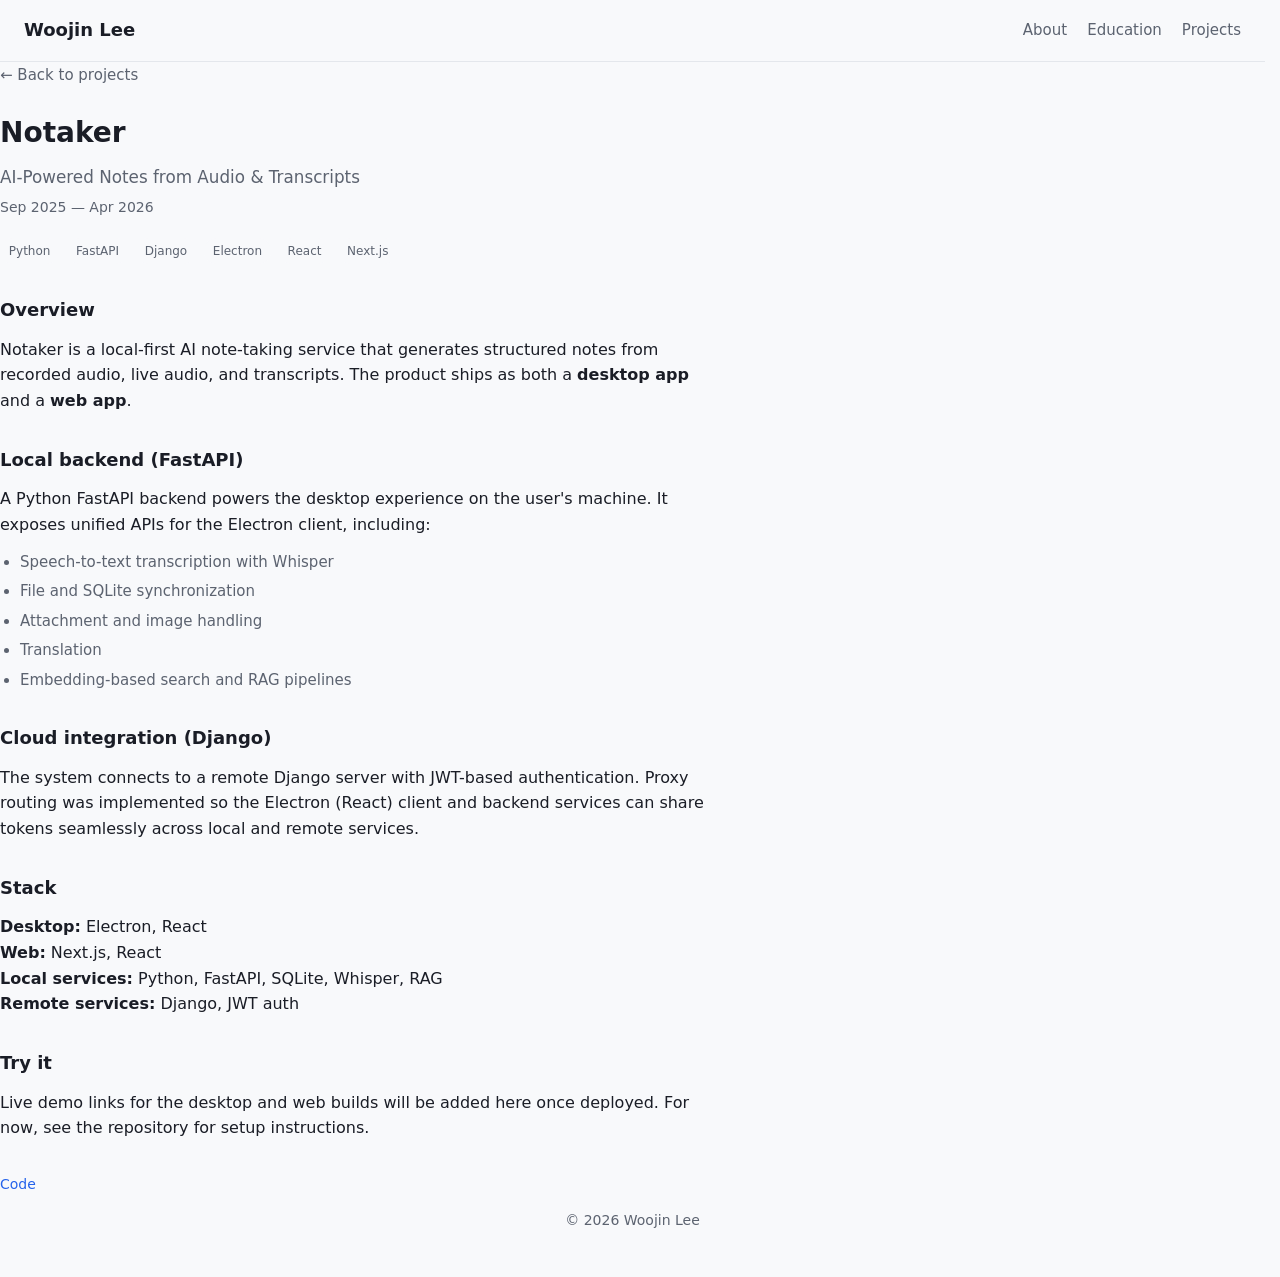
==== projects/notaker.html @ 387ef12b "fixing reposition" ====
<!DOCTYPE html>
<html lang="en">
<head>
  <meta charset="UTF-8">
  <meta name="viewport" content="width=device-width, initial-scale=1.0">
  <meta name="description" content="Notaker — AI-powered notes from audio and transcripts">
  <title>Notaker — Woojin Lee</title>
  <link rel="stylesheet" href="../styles.css">
</head>
<body>
  <header class="site-header">
    <a class="site-name" href="../index.html">Woojin Lee</a>
    <nav class="site-nav" aria-label="Main">
      <a href="../index.html#about">About</a>
      <a href="../index.html#education">Education</a>
      <a href="../index.html#projects">Projects</a>
    </nav>
  </header>

  <main class="project-page">
    <a class="back-link" href="../index.html#projects">← Back to projects</a>

    <h1>Notaker</h1>
    <p class="project-lead">AI-Powered Notes from Audio &amp; Transcripts</p>
    <p class="project-dates">Sep 2025 — Apr 2026</p>

    <div class="project-tags">
      <span>Python</span>
      <span>FastAPI</span>
      <span>Django</span>
      <span>Electron</span>
      <span>React</span>
      <span>Next.js</span>
    </div>

    <section>
      <h2>Overview</h2>
      <p>
        Notaker is a local-first AI note-taking service that generates structured notes from
        recorded audio, live audio, and transcripts. The product ships as both a
        <strong>desktop app</strong> and a <strong>web app</strong>.
      </p>
    </section>

    <section>
      <h2>Local backend (FastAPI)</h2>
      <p>
        A Python FastAPI backend powers the desktop experience on the user's machine. It exposes
        unified APIs for the Electron client, including:
      </p>
      <ul>
        <li>Speech-to-text transcription with Whisper</li>
        <li>File and SQLite synchronization</li>
        <li>Attachment and image handling</li>
        <li>Translation</li>
        <li>Embedding-based search and RAG pipelines</li>
      </ul>
    </section>

    <section>
      <h2>Cloud integration (Django)</h2>
      <p>
        The system connects to a remote Django server with JWT-based authentication. Proxy routing
        was implemented so the Electron (React) client and backend services can share tokens
        seamlessly across local and remote services.
      </p>
    </section>

    <section>
      <h2>Stack</h2>
      <p>
        <strong>Desktop:</strong> Electron, React<br>
        <strong>Web:</strong> Next.js, React<br>
        <strong>Local services:</strong> Python, FastAPI, SQLite, Whisper, RAG<br>
        <strong>Remote services:</strong> Django, JWT auth
      </p>
    </section>

    <section>
      <h2>Try it</h2>
      <p>
        Live demo links for the desktop and web builds will be added here once deployed.
        For now, see the repository for setup instructions.
      </p>
    </section>

    <div class="project-links">
      <a href="https://github.com/UUjL" target="_blank" rel="noopener noreferrer">Code</a>
    </div>
  </main>

  <footer class="site-footer">
    <p>© 2026 Woojin Lee</p>
  </footer>
</body>
</html>
---- styles.css ----
*,
*::before,
*::after {
  box-sizing: border-box;
}

:root {
  --bg: #f8f9fb;
  --surface: #ffffff;
  --text: #1a1d26;
  --muted: #5c6370;
  --accent: #2563eb;
  --border: #e4e7ec;
  --shadow: 0 8px 24px rgba(26, 29, 38, 0.06);
  --radius: 12px;
  --max-width: 1280px;
  --sidebar-width: 340px;
  --header-height: 5.5rem; /* match sticky .site-header — anchor offset */
}

html {
  scroll-behavior: smooth;
  /* Stop anchor scroll header-height ABOVE the section (not behind the bar) */
  scroll-padding-top: var(--header-height);
  /* Windows: reserve scrollbar space so 30/70 grid doesn't shift */
  scrollbar-gutter: stable;
}

body {
  margin: 0;
  overflow-x: hidden;
  scroll-padding-top: var(--header-height);
  font-family:
    system-ui,
    -apple-system,
    BlinkMacSystemFont,
    "Segoe UI",
    Roboto,
    "Helvetica Neue",
    Arial,
    sans-serif;
  line-height: 1.6;
  color: var(--text);
  background: var(--bg);
  -webkit-text-size-adjust: 100%;
  text-size-adjust: 100%;
}

a {
  color: var(--accent);
  text-decoration: none;
}

a:hover {
  text-decoration: underline;
}

img {
  max-width: 100%;
  height: auto;
  display: block;
}

/* Header: name top-left */
.site-header {
  position: sticky;
  top: 0;
  z-index: 10;
  display: flex;
  align-items: center;
  justify-content: space-between;
  gap: 1rem;
  padding: 1rem 1.5rem;
  background: rgba(248, 249, 251, 0.9);
  backdrop-filter: blur(8px);
  border-bottom: 1px solid var(--border);
}

.site-name {
  font-size: 1.125rem;
  font-weight: 700;
  color: var(--text);
  text-decoration: none;
}

.site-name:hover {
  text-decoration: none;
  color: var(--accent);
}

.site-nav {
  display: flex;
  flex-wrap: wrap;
  gap: 0.5rem 1.25rem;
  font-size: 0.9375rem;
}

.site-nav a {
  color: var(--muted);
  text-decoration: none;
}

.site-nav a:hover {
  color: var(--text);
  text-decoration: none;
}

/* Two-column layout: fixed sidebar + fluid projects (stable on Windows) */
.portfolio-layout {
  display: flex;
  flex-direction: row;
  align-items: flex-start;
  gap: 1.5rem;
  width: 100%;
  max-width: var(--max-width);
  margin: 0 auto;
  padding: 1.5rem 1.5rem 3rem;
}

.sidebar > section,
.projects-column,
:target {
  scroll-margin-top: var(--header-height);
}

.sidebar {
  flex: 0 0 var(--sidebar-width);
  width: var(--sidebar-width);
  max-width: 100%;
  display: flex;
  flex-direction: column;
  gap: 1.25rem;
  min-width: 0;
}

.panel {
  padding: 1.25rem;
  background: var(--surface);
  border: 1px solid var(--border);
  border-radius: var(--radius);
  box-shadow: var(--shadow);
}

.panel h2 {
  margin: 0 0 1rem;
  font-size: 1.125rem;
  letter-spacing: -0.02em;
}

.projects-column h2 {
  margin: 0 0 1.25rem;
  font-size: 1.375rem;
  letter-spacing: -0.02em;
}

/* About (sidebar) */
.hero {
  display: flex;
  flex-direction: column;
  align-items: center;
  text-align: center;
}

.profile-photo {
  width: 120px;
  height: 120px;
  object-fit: cover;
  border-radius: 50%;
  border: 3px solid var(--border);
  background: #e8eaef;
  margin-bottom: 1rem;
}

.hero-text h1 {
  margin: 0 0 0.35rem;
  font-size: 1.375rem;
  line-height: 1.2;
}

.hero-text .tagline {
  margin: 0 0 0.75rem;
  color: var(--muted);
  font-size: 0.875rem;
}

.about-bio {
  margin: 0 0 1rem;
  font-size: 0.875rem;
  line-height: 1.55;
  color: var(--muted);
  text-align: left;
  overflow-wrap: break-word;
}

.hero-links {
  display: flex;
  flex-wrap: wrap;
  justify-content: center;
  gap: 0.75rem 1rem;
  font-size: 0.875rem;
}

/* Education */
.edu-list {
  list-style: none;
  margin: 0;
  padding: 0;
  display: flex;
  flex-direction: column;
  gap: 1.25rem;
}

.edu-item {
  padding: 0;
  background: transparent;
  border: none;
  border-radius: 0;
}

.edu-item + .edu-item {
  padding-top: 1.25rem;
  border-top: 1px solid var(--border);
}

.edu-item-header {
  display: flex;
  flex-direction: column;
  align-items: flex-start;
  gap: 0.2rem;
  margin-bottom: 0.35rem;
}

.edu-item h3 {
  margin: 0;
  font-size: 0.9375rem;
}

.edu-aside {
  margin: 0;
  display: flex;
  flex-direction: column;
  gap: 0.1rem;
  font-size: 0.75rem;
  color: var(--muted);
  text-align: left;
}

.edu-location::after {
  content: none;
}

.edu-degree {
  margin: 0 0 0.25rem;
  font-size: 0.8125rem;
  line-height: 1.45;
}

.edu-meta {
  margin: 0;
  color: var(--muted);
  font-size: 0.75rem;
  line-height: 1.45;
}

.edu-meta + .edu-meta {
  margin-top: 0.2rem;
}

.edu-meta.edu-sub {
  margin-top: 0.25rem;
  font-size: 0.75rem;
}

/* Languages */
.tag-list {
  list-style: none;
  margin: 0;
  padding: 0;
  display: flex;
  flex-direction: column;
  gap: 0.5rem;
}

.tag-list li {
  font-size: 0.875rem;
}

.tag-list .tag {
  font-weight: 600;
  color: var(--text);
}

.tag-list .tag-detail {
  color: var(--muted);
  font-size: 0.8125rem;
}

/* Skills */
.skills-groups {
  display: flex;
  flex-direction: column;
  gap: 1rem;
}

.skills-label {
  margin: 0 0 0.5rem;
  font-size: 0.75rem;
  font-weight: 600;
  text-transform: uppercase;
  letter-spacing: 0.04em;
  color: var(--muted);
}

.skills-group .project-tags {
  margin-bottom: 0;
}

/* Projects column */
.projects-column {
  flex: 1 1 0;
  min-width: 0;
  width: 0; /* flex overflow fix for Chrome/Edge on Windows */
}

.project-list {
  display: flex;
  flex-direction: column;
  gap: 1.25rem;
}

.project-card {
  display: flex;
  flex-direction: column;
  padding: 1.25rem 1.5rem;
  background: var(--surface);
  border: 1px solid var(--border);
  border-radius: var(--radius);
  box-shadow: var(--shadow);
  transition: transform 0.15s ease, box-shadow 0.15s ease;
}

.project-card:hover {
  transform: translateY(-2px);
  box-shadow: 0 12px 28px rgba(26, 29, 38, 0.08);
}

.project-card h3 {
  margin: 0 0 0.5rem;
  font-size: 1.0625rem;
}

.project-card h3 a {
  color: inherit;
  text-decoration: none;
}

.project-card h3 a:hover {
  color: var(--accent);
}

.project-card .project-subtitle {
  margin: 0 0 0.25rem;
  font-size: 0.875rem;
  color: var(--text);
  line-height: 1.4;
}

.project-card .project-dates {
  margin: 0 0 0.75rem;
  font-size: 0.8125rem;
  color: var(--muted);
}

/* Project detail pages */
.project-page {
  max-width: 720px;
}

.project-page .back-link {
  display: inline-block;
  margin-bottom: 1.5rem;
  font-size: 0.9375rem;
  color: var(--muted);
}

.project-page .back-link:hover {
  color: var(--accent);
}

.project-page h1 {
  margin: 0 0 0.5rem;
  font-size: 1.75rem;
}

.project-page .project-lead {
  margin: 0 0 0.35rem;
  color: var(--muted);
  font-size: 1.05rem;
}

.project-page .project-dates {
  margin: 0 0 1.25rem;
  font-size: 0.875rem;
  color: var(--muted);
}

.project-page .project-tags {
  margin-bottom: 2rem;
}

.project-page section h2 {
  font-size: 1.125rem;
  margin: 0 0 0.75rem;
}

.project-page section {
  margin-bottom: 2rem;
}

.project-page section p {
  margin: 0 0 0.75rem;
}

.project-page section p:last-child {
  margin-bottom: 0;
}

.project-page section ul {
  margin: 0;
  padding-left: 1.25rem;
  color: var(--muted);
  font-size: 0.9375rem;
}

.project-page section li + li {
  margin-top: 0.35rem;
}

.project-card p {
  margin: 0 0 1rem;
  flex: 1;
  color: var(--muted);
  font-size: 0.9375rem;
}

.project-tags {
  display: flex;
  flex-wrap: wrap;
  gap: 0.5rem;
  margin-bottom: 1rem;
  overflow-wrap: anywhere;
}

.project-tags span {
  padding: 0.2rem 0.55rem;
  font-size: 0.75rem;
  color: var(--muted);
  background: var(--bg);
  border-radius: 999px;
}

.project-links {
  display: flex;
  gap: 1rem;
  font-size: 0.875rem;
  margin-top: auto;
}

.site-footer {
  max-width: var(--max-width);
  margin: 0 auto;
  padding: 0 1.5rem 2rem;
  text-align: center;
  color: var(--muted);
  font-size: 0.875rem;
}

@media (max-width: 960px) {
  .portfolio-layout {
    flex-direction: column;
  }

  .sidebar {
    flex: 1 1 auto;
    width: 100%;
    max-width: none;
  }

  .projects-column {
    flex: 1 1 auto;
    width: 100%;
  }

  .site-header {
    flex-direction: column;
    align-items: flex-start;
  }

  :root {
    --header-height: 7rem; /* taller when nav wraps to two lines */
  }
}

@media (max-width: 600px) {
  .portfolio-layout {
    padding: 1rem 1rem 2.5rem;
  }

  .site-nav {
    gap: 0.35rem 0.75rem;
    font-size: 0.875rem;
  }
}
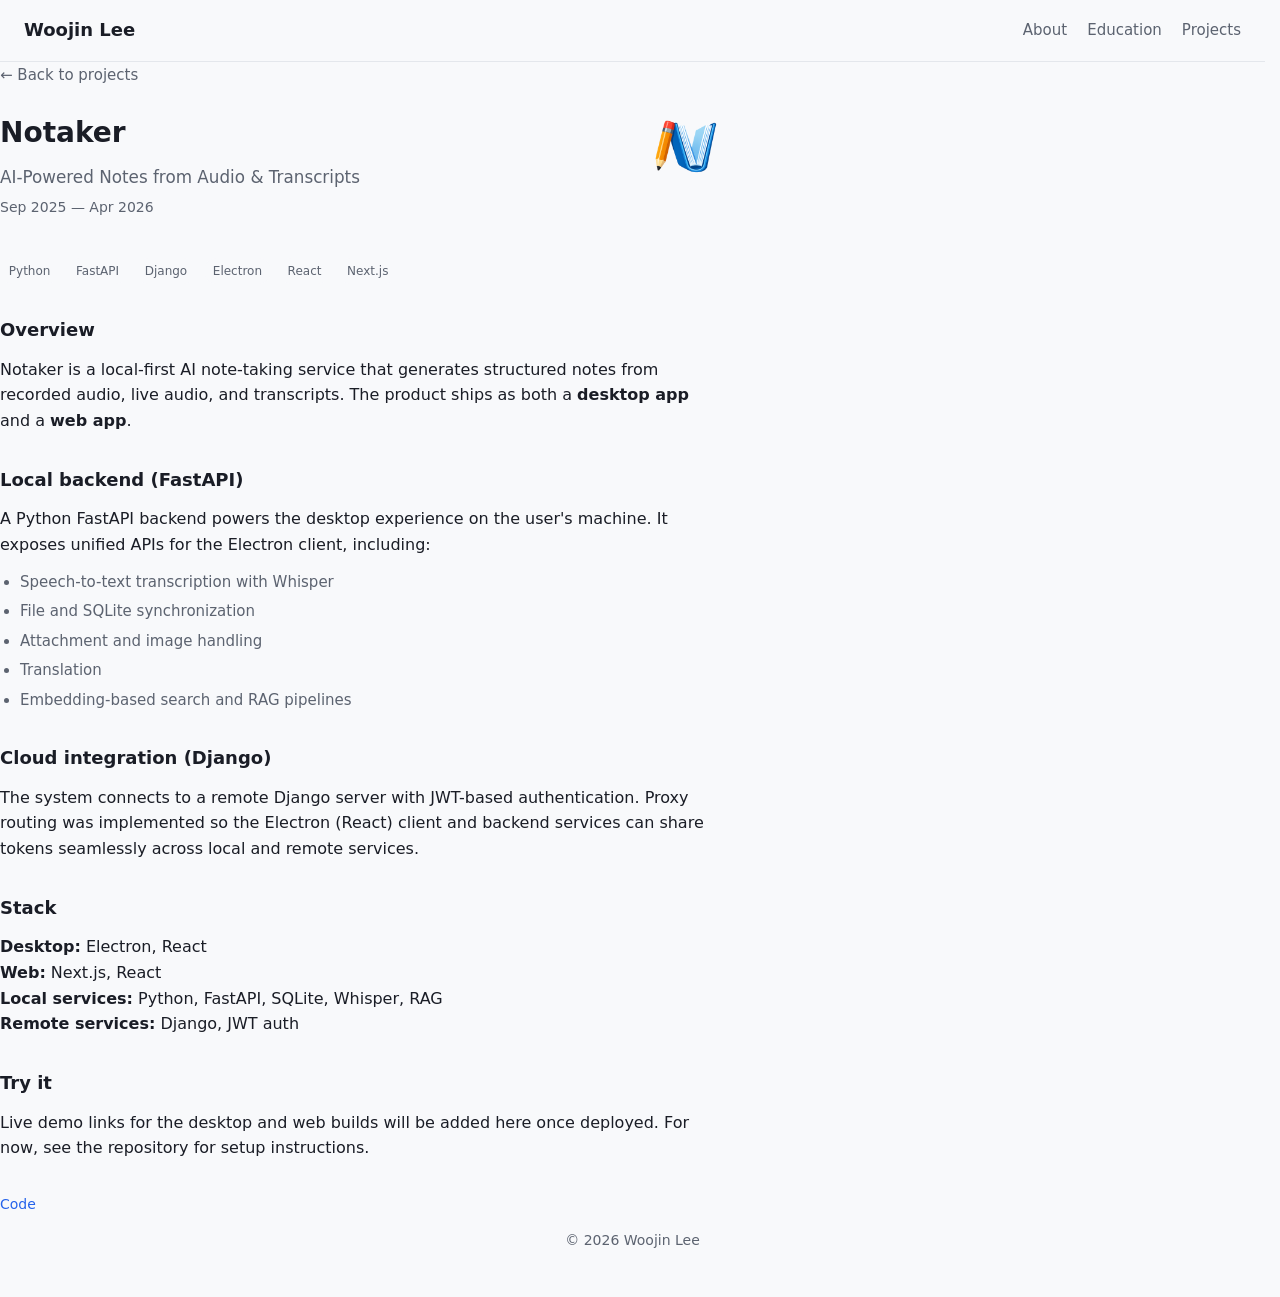
==== commit 4276d7bd: "Add notaker project logo" ====
--- a/projects/notaker.html
+++ b/projects/notaker.html
@@ -20,9 +20,20 @@
   <main class="project-page">
     <a class="back-link" href="../index.html#projects">← Back to projects</a>
 
-    <h1>Notaker</h1>
-    <p class="project-lead">AI-Powered Notes from Audio &amp; Transcripts</p>
-    <p class="project-dates">Sep 2025 — Apr 2026</p>
+    <div class="project-page-header">
+      <div>
+        <h1>Notaker</h1>
+        <p class="project-lead">AI-Powered Notes from Audio &amp; Transcripts</p>
+        <p class="project-dates">Sep 2025 — Apr 2026</p>
+      </div>
+      <img
+        class="project-logo project-logo--lg"
+        src="../assets/images/notaker-logo.png"
+        alt="Notaker logo"
+        width="72"
+        height="72"
+      >
+    </div>
 
     <div class="project-tags">
       <span>Python</span>
--- a/styles.css
+++ b/styles.css
@@ -15,12 +15,12 @@
   --radius: 12px;
   --max-width: 1280px;
   --sidebar-width: 340px;
-  --header-height: 5.5rem; /* match sticky .site-header — anchor offset */
+  --header-height: 56px; /* fallback; JS sets exact .site-header height */
 }
 
 html {
   scroll-behavior: smooth;
-  /* Stop anchor scroll header-height ABOVE the section (not behind the bar) */
+  /* Anchor links: offset = top bar height only (set in JS) */
   scroll-padding-top: var(--header-height);
   /* Windows: reserve scrollbar space so 30/70 grid doesn't shift */
   scrollbar-gutter: stable;
@@ -29,7 +29,6 @@
 body {
   margin: 0;
   overflow-x: hidden;
-  scroll-padding-top: var(--header-height);
   font-family:
     system-ui,
     -apple-system,
@@ -117,12 +116,6 @@
   padding: 1.5rem 1.5rem 3rem;
 }
 
-.sidebar > section,
-.projects-column,
-:target {
-  scroll-margin-top: var(--header-height);
-}
-
 .sidebar {
   flex: 0 0 var(--sidebar-width);
   width: var(--sidebar-width);
@@ -339,6 +332,36 @@
   transition: transform 0.15s ease, box-shadow 0.15s ease;
 }
 
+.project-card-header {
+  display: flex;
+  align-items: flex-start;
+  justify-content: space-between;
+  gap: 1rem;
+  margin-bottom: 0.75rem;
+}
+
+.project-card-title {
+  flex: 1;
+  min-width: 0;
+}
+
+.project-card-header .project-subtitle,
+.project-card-header .project-dates {
+  margin-bottom: 0.25rem;
+}
+
+.project-card-header .project-dates {
+  margin-bottom: 0;
+}
+
+.project-logo {
+  flex-shrink: 0;
+  width: 56px;
+  height: 56px;
+  object-fit: contain;
+  border-radius: 10px;
+}
+
 .project-card:hover {
   transform: translateY(-2px);
   box-shadow: 0 12px 28px rgba(26, 29, 38, 0.08);
@@ -385,6 +408,27 @@
 
 .project-page .back-link:hover {
   color: var(--accent);
+}
+
+.project-page-header {
+  display: flex;
+  align-items: flex-start;
+  justify-content: space-between;
+  gap: 1.25rem;
+  margin-bottom: 1.25rem;
+}
+
+.project-page-header .project-lead {
+  margin-bottom: 0.35rem;
+}
+
+.project-page-header .project-dates {
+  margin-bottom: 0;
+}
+
+.project-logo--lg {
+  width: 72px;
+  height: 72px;
 }
 
 .project-page h1 {
@@ -495,10 +539,6 @@
     flex-direction: column;
     align-items: flex-start;
   }
-
-  :root {
-    --header-height: 7rem; /* taller when nav wraps to two lines */
-  }
 }
 
 @media (max-width: 600px) {
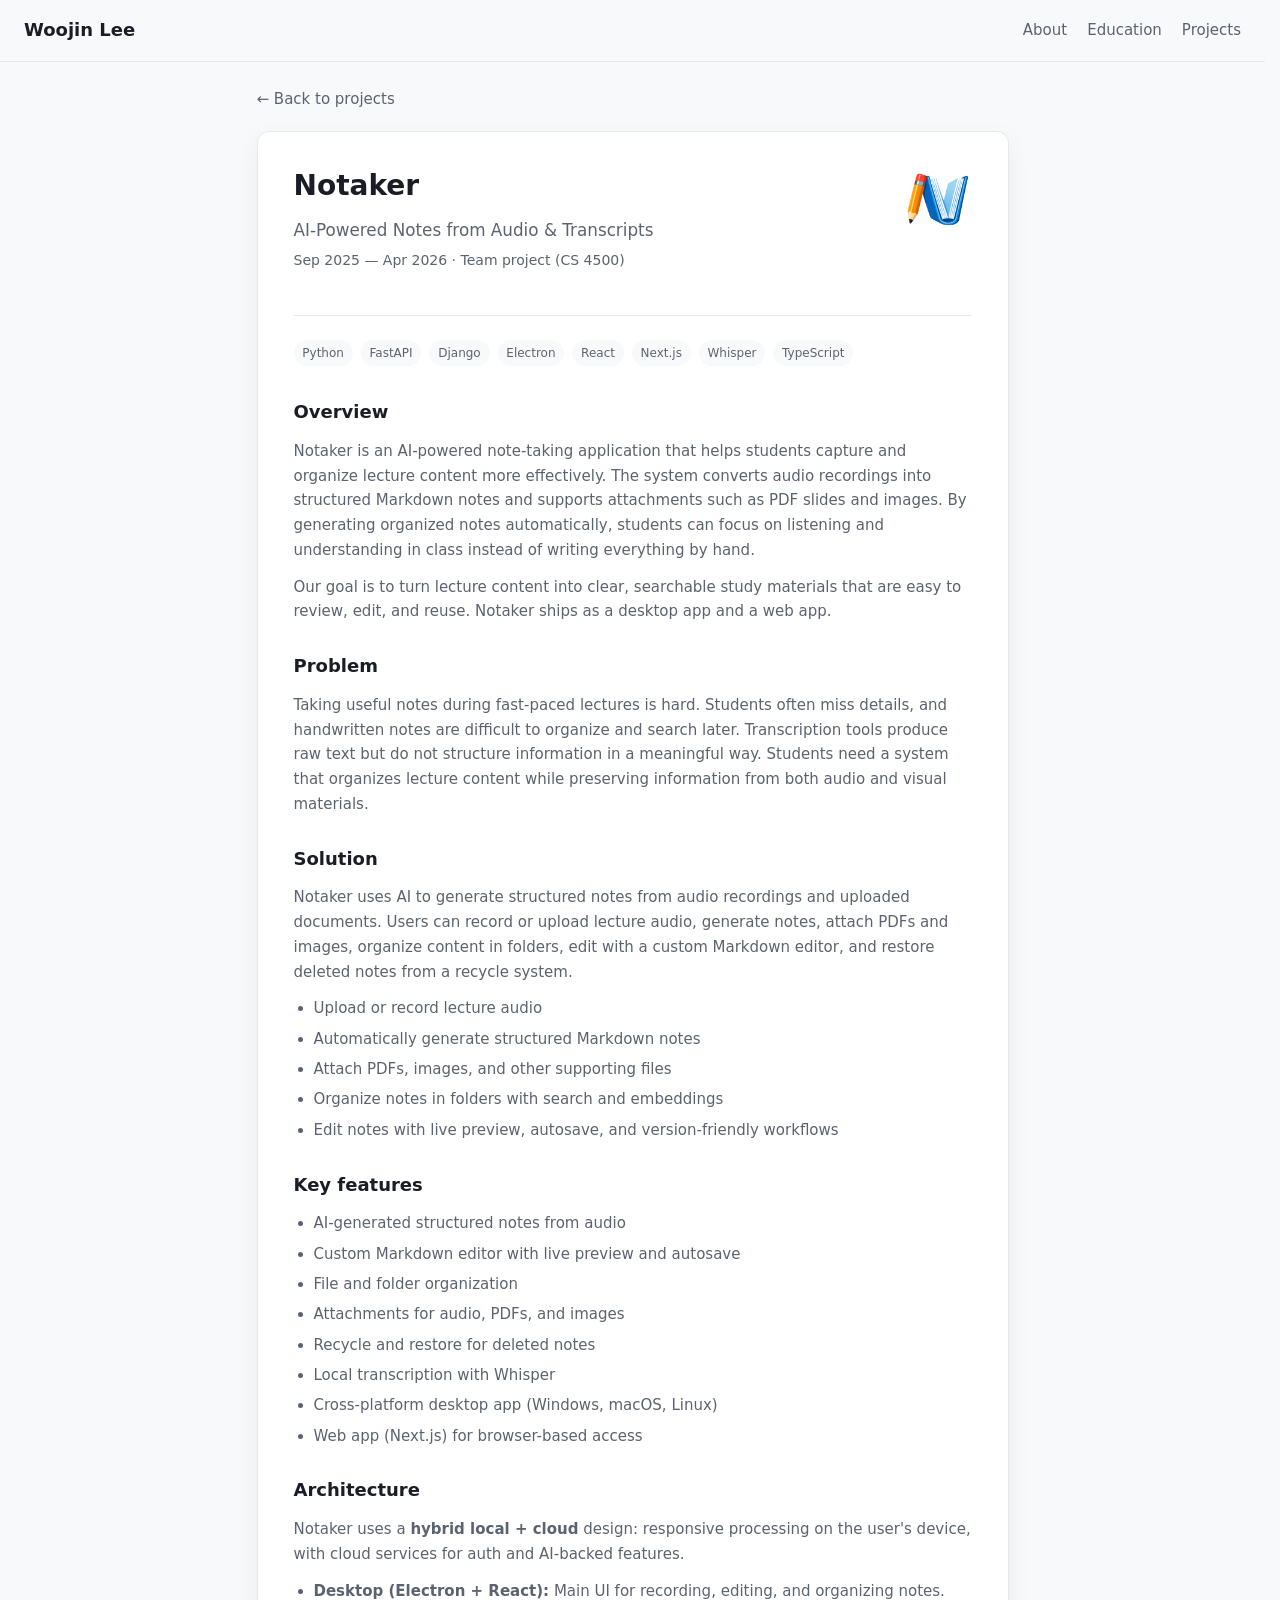
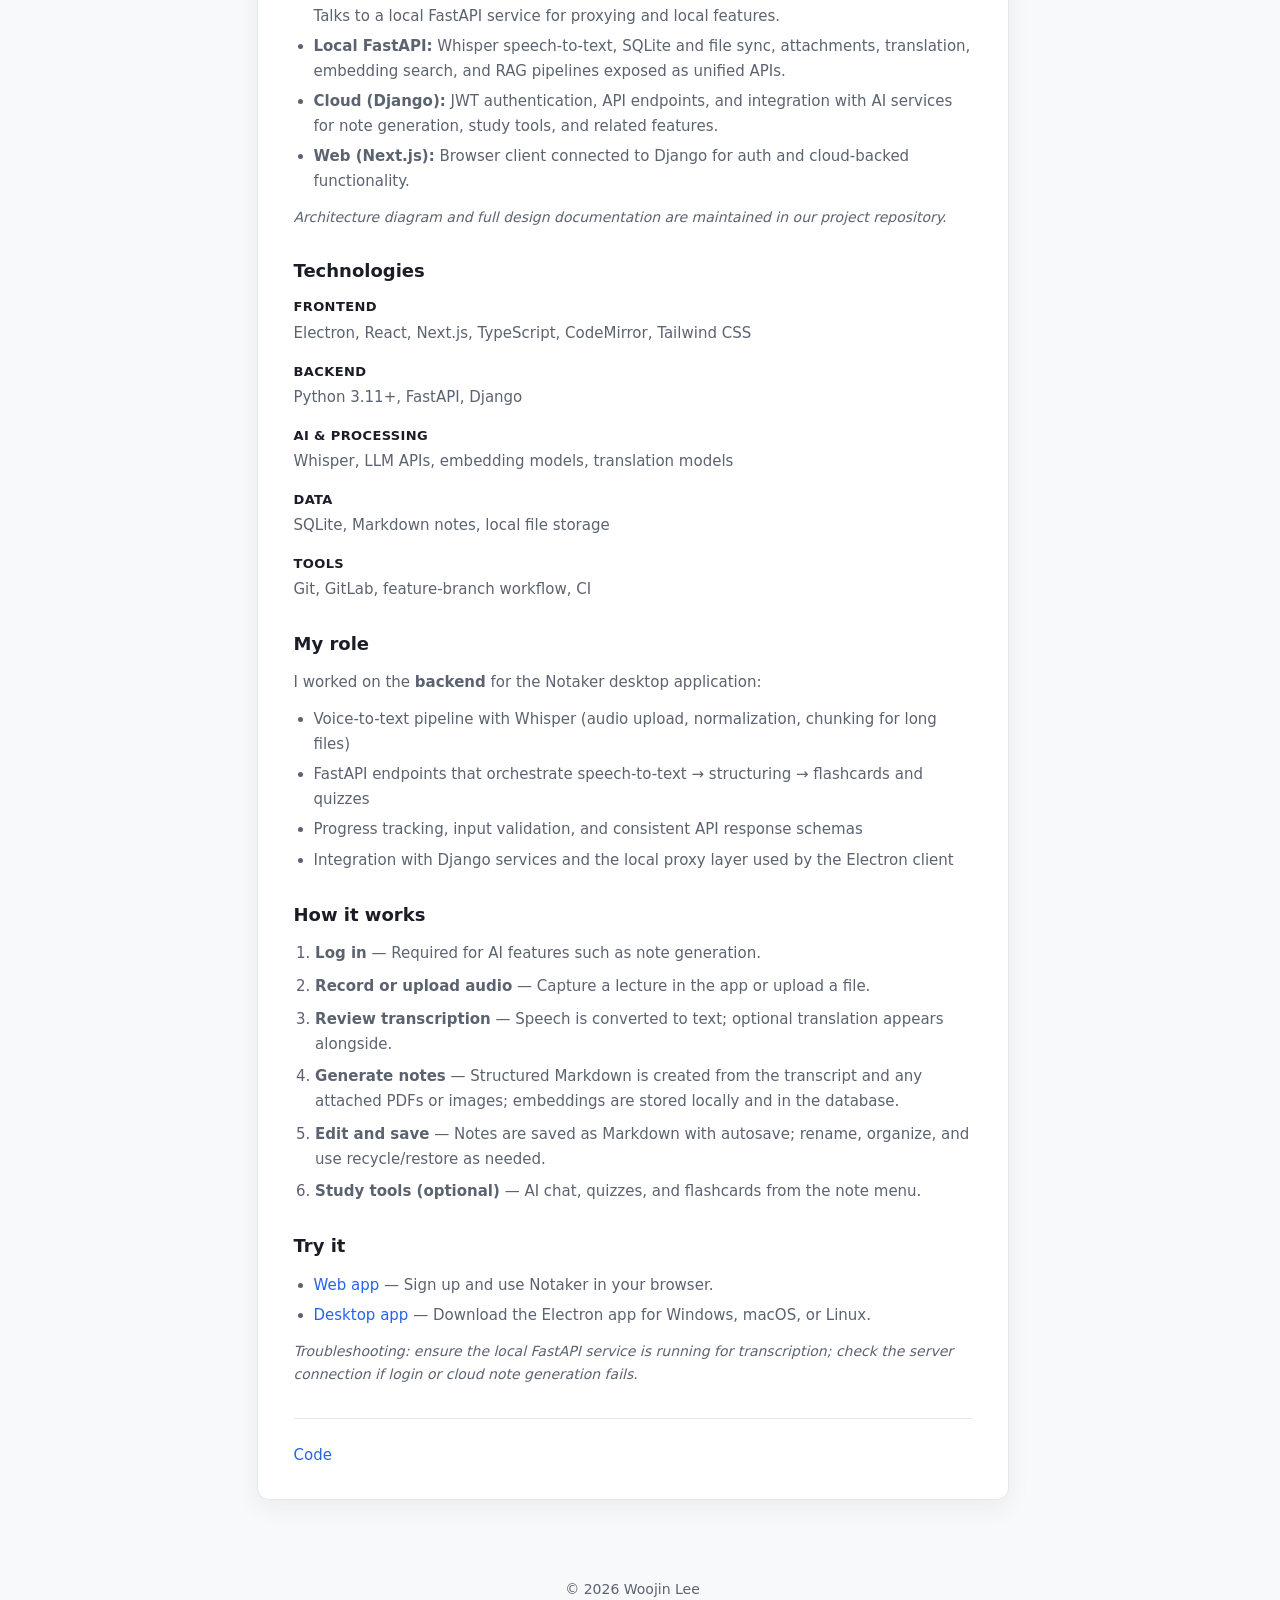
==== commit c91661c0: "Notaker projet summary" ====
--- a/projects/notaker.html
+++ b/projects/notaker.html
@@ -3,7 +3,7 @@
 <head>
   <meta charset="UTF-8">
   <meta name="viewport" content="width=device-width, initial-scale=1.0">
-  <meta name="description" content="Notaker — AI-powered notes from audio and transcripts">
+  <meta name="description" content="Notaker — AI-powered lecture notes from audio and transcripts">
   <title>Notaker — Woojin Lee</title>
   <link rel="stylesheet" href="../styles.css">
 </head>
@@ -20,84 +20,181 @@
   <main class="project-page">
     <a class="back-link" href="../index.html#projects">← Back to projects</a>
 
-    <div class="project-page-header">
-      <div>
-        <h1>Notaker</h1>
-        <p class="project-lead">AI-Powered Notes from Audio &amp; Transcripts</p>
-        <p class="project-dates">Sep 2025 — Apr 2026</p>
+    <article class="project-page-card">
+      <div class="project-page-header">
+        <div>
+          <h1>Notaker</h1>
+          <p class="project-lead">AI-Powered Notes from Audio &amp; Transcripts</p>
+          <p class="project-dates">Sep 2025 — Apr 2026 · Team project (CS 4500)</p>
+        </div>
+        <img
+          class="project-logo project-logo--lg"
+          src="../assets/images/notaker-logo.png"
+          alt="Notaker logo"
+          width="72"
+          height="72"
+        >
       </div>
-      <img
-        class="project-logo project-logo--lg"
-        src="../assets/images/notaker-logo.png"
-        alt="Notaker logo"
-        width="72"
-        height="72"
-      >
-    </div>
-
-    <div class="project-tags">
-      <span>Python</span>
-      <span>FastAPI</span>
-      <span>Django</span>
-      <span>Electron</span>
-      <span>React</span>
-      <span>Next.js</span>
-    </div>
-
-    <section>
-      <h2>Overview</h2>
-      <p>
-        Notaker is a local-first AI note-taking service that generates structured notes from
-        recorded audio, live audio, and transcripts. The product ships as both a
-        <strong>desktop app</strong> and a <strong>web app</strong>.
-      </p>
-    </section>
-
-    <section>
-      <h2>Local backend (FastAPI)</h2>
-      <p>
-        A Python FastAPI backend powers the desktop experience on the user's machine. It exposes
-        unified APIs for the Electron client, including:
-      </p>
-      <ul>
-        <li>Speech-to-text transcription with Whisper</li>
-        <li>File and SQLite synchronization</li>
-        <li>Attachment and image handling</li>
-        <li>Translation</li>
-        <li>Embedding-based search and RAG pipelines</li>
-      </ul>
-    </section>
-
-    <section>
-      <h2>Cloud integration (Django)</h2>
-      <p>
-        The system connects to a remote Django server with JWT-based authentication. Proxy routing
-        was implemented so the Electron (React) client and backend services can share tokens
-        seamlessly across local and remote services.
-      </p>
-    </section>
-
-    <section>
-      <h2>Stack</h2>
-      <p>
-        <strong>Desktop:</strong> Electron, React<br>
-        <strong>Web:</strong> Next.js, React<br>
-        <strong>Local services:</strong> Python, FastAPI, SQLite, Whisper, RAG<br>
-        <strong>Remote services:</strong> Django, JWT auth
-      </p>
-    </section>
-
-    <section>
-      <h2>Try it</h2>
-      <p>
-        Live demo links for the desktop and web builds will be added here once deployed.
-        For now, see the repository for setup instructions.
-      </p>
-    </section>
-
-    <div class="project-links">
-      <a href="https://github.com/UUjL" target="_blank" rel="noopener noreferrer">Code</a>
-    </div>
+
+      <div class="project-tags">
+        <span>Python</span>
+        <span>FastAPI</span>
+        <span>Django</span>
+        <span>Electron</span>
+        <span>React</span>
+        <span>Next.js</span>
+        <span>Whisper</span>
+        <span>TypeScript</span>
+      </div>
+
+      <section class="project-page-section">
+        <h2>Overview</h2>
+        <p>
+          Notaker is an AI-powered note-taking application that helps students capture and organize
+          lecture content more effectively. The system converts audio recordings into structured
+          Markdown notes and supports attachments such as PDF slides and images. By generating
+          organized notes automatically, students can focus on listening and understanding in class
+          instead of writing everything by hand.
+        </p>
+        <p>
+          Our goal is to turn lecture content into clear, searchable study materials that are easy to
+          review, edit, and reuse. Notaker ships as a desktop app and a web app.
+        </p>
+      </section>
+
+      <section class="project-page-section">
+        <h2>Problem</h2>
+        <p>
+          Taking useful notes during fast-paced lectures is hard. Students often miss details, and
+          handwritten notes are difficult to organize and search later. Transcription tools produce raw
+          text but do not structure information in a meaningful way. Students need a system that
+          organizes lecture content while preserving information from both audio and visual materials.
+        </p>
+      </section>
+
+      <section class="project-page-section">
+        <h2>Solution</h2>
+        <p>
+          Notaker uses AI to generate structured notes from audio recordings and uploaded documents.
+          Users can record or upload lecture audio, generate notes, attach PDFs and images, organize
+          content in folders, edit with a custom Markdown editor, and restore deleted notes from a
+          recycle system.
+        </p>
+        <ul>
+          <li>Upload or record lecture audio</li>
+          <li>Automatically generate structured Markdown notes</li>
+          <li>Attach PDFs, images, and other supporting files</li>
+          <li>Organize notes in folders with search and embeddings</li>
+          <li>Edit notes with live preview, autosave, and version-friendly workflows</li>
+        </ul>
+      </section>
+
+      <section class="project-page-section">
+        <h2>Key features</h2>
+        <ul>
+          <li>AI-generated structured notes from audio</li>
+          <li>Custom Markdown editor with live preview and autosave</li>
+          <li>File and folder organization</li>
+          <li>Attachments for audio, PDFs, and images</li>
+          <li>Recycle and restore for deleted notes</li>
+          <li>Local transcription with Whisper</li>
+          <li>Cross-platform desktop app (Windows, macOS, Linux)</li>
+          <li>Web app (Next.js) for browser-based access</li>
+        </ul>
+      </section>
+
+      <section class="project-page-section">
+        <h2>Architecture</h2>
+        <p>
+          Notaker uses a <strong>hybrid local + cloud</strong> design: responsive processing on the
+          user's device, with cloud services for auth and AI-backed features.
+        </p>
+        <ul>
+          <li>
+            <strong>Desktop (Electron + React):</strong> Main UI for recording, editing, and organizing
+            notes. Talks to a local FastAPI service for proxying and local features.
+          </li>
+          <li>
+            <strong>Local FastAPI:</strong> Whisper speech-to-text, SQLite and file sync, attachments,
+            translation, embedding search, and RAG pipelines exposed as unified APIs.
+          </li>
+          <li>
+            <strong>Cloud (Django):</strong> JWT authentication, API endpoints, and integration with
+            AI services for note generation, study tools, and related features.
+          </li>
+          <li>
+            <strong>Web (Next.js):</strong> Browser client connected to Django for auth and
+            cloud-backed functionality.
+          </li>
+        </ul>
+        <p class="project-page-note">
+          Architecture diagram and full design documentation are maintained in our project repository.
+        </p>
+      </section>
+
+      <section class="project-page-section">
+        <h2>Technologies</h2>
+        <dl class="project-tech-list">
+          <dt>Frontend</dt>
+          <dd>Electron, React, Next.js, TypeScript, CodeMirror, Tailwind CSS</dd>
+          <dt>Backend</dt>
+          <dd>Python 3.11+, FastAPI, Django</dd>
+          <dt>AI &amp; processing</dt>
+          <dd>Whisper, LLM APIs, embedding models, translation models</dd>
+          <dt>Data</dt>
+          <dd>SQLite, Markdown notes, local file storage</dd>
+          <dt>Tools</dt>
+          <dd>Git, GitLab, feature-branch workflow, CI</dd>
+        </dl>
+      </section>
+
+      <section class="project-page-section">
+        <h2>My role</h2>
+        <p>
+          I worked on the <strong>backend</strong> for the Notaker desktop application:
+        </p>
+        <ul>
+          <li>Voice-to-text pipeline with Whisper (audio upload, normalization, chunking for long files)</li>
+          <li>FastAPI endpoints that orchestrate speech-to-text → structuring → flashcards and quizzes</li>
+          <li>Progress tracking, input validation, and consistent API response schemas</li>
+          <li>Integration with Django services and the local proxy layer used by the Electron client</li>
+        </ul>
+      </section>
+
+      <section class="project-page-section">
+        <h2>How it works</h2>
+        <ol class="project-steps">
+          <li><strong>Log in</strong> — Required for AI features such as note generation.</li>
+          <li><strong>Record or upload audio</strong> — Capture a lecture in the app or upload a file.</li>
+          <li><strong>Review transcription</strong> — Speech is converted to text; optional translation appears alongside.</li>
+          <li><strong>Generate notes</strong> — Structured Markdown is created from the transcript and any attached PDFs or images; embeddings are stored locally and in the database.</li>
+          <li><strong>Edit and save</strong> — Notes are saved as Markdown with autosave; rename, organize, and use recycle/restore as needed.</li>
+          <li><strong>Study tools (optional)</strong> — AI chat, quizzes, and flashcards from the note menu.</li>
+        </ol>
+      </section>
+
+      <section class="project-page-section">
+        <h2>Try it</h2>
+        <ul>
+          <li>
+            <a href="https://www.notaker.app" target="_blank" rel="noopener noreferrer">Web app</a>
+            — Sign up and use Notaker in your browser.
+          </li>
+          <li>
+            <a href="https://www.swisstransfer.com/d/8a3e3a07-4e71-4b82-9968-bb84c599a137" target="_blank" rel="noopener noreferrer">Desktop app</a>
+            — Download the Electron app for Windows, macOS, or Linux.
+          </li>
+        </ul>
+        <p class="project-page-note">
+          Troubleshooting: ensure the local FastAPI service is running for transcription; check the
+          server connection if login or cloud note generation fails.
+        </p>
+      </section>
+
+      <div class="project-page-actions">
+        <a href="https://github.com/UUjL" target="_blank" rel="noopener noreferrer">Code</a>
+      </div>
+    </article>
   </main>
 
   <footer class="site-footer">
--- a/styles.css
+++ b/styles.css
@@ -333,15 +333,14 @@
 }
 
 .project-card-header {
-  display: flex;
-  align-items: flex-start;
-  justify-content: space-between;
+  display: grid;
+  grid-template-columns: minmax(0, 1fr) auto;
+  align-items: start;
   gap: 1rem;
   margin-bottom: 0.75rem;
 }
 
 .project-card-title {
-  flex: 1;
   min-width: 0;
 }
 
@@ -355,9 +354,12 @@
 }
 
 .project-logo {
-  flex-shrink: 0;
+  grid-column: 2;
+  grid-row: 1;
+  justify-self: end;
   width: 56px;
   height: 56px;
+  max-width: 56px; /* override global img { max-width: 100% } — fixes Safari/Mac wrap */
   object-fit: contain;
   border-radius: 10px;
 }
@@ -396,12 +398,22 @@
 
 /* Project detail pages */
 .project-page {
-  max-width: 720px;
+  max-width: 800px;
+  margin: 0 auto;
+  padding: 1.5rem 1.5rem 4rem;
+}
+
+.project-page-card {
+  padding: 2rem 2.25rem;
+  background: var(--surface);
+  border: 1px solid var(--border);
+  border-radius: var(--radius);
+  box-shadow: var(--shadow);
 }
 
 .project-page .back-link {
   display: inline-block;
-  margin-bottom: 1.5rem;
+  margin-bottom: 1.25rem;
   font-size: 0.9375rem;
   color: var(--muted);
 }
@@ -411,11 +423,19 @@
 }
 
 .project-page-header {
-  display: flex;
-  align-items: flex-start;
-  justify-content: space-between;
+  display: grid;
+  grid-template-columns: minmax(0, 1fr) auto;
+  align-items: start;
   gap: 1.25rem;
-  margin-bottom: 1.25rem;
+  margin-bottom: 1.5rem;
+  padding-bottom: 1.5rem;
+  border-bottom: 1px solid var(--border);
+}
+
+.project-page-header .project-logo {
+  grid-column: 2;
+  grid-row: 1;
+  justify-self: end;
 }
 
 .project-page-header .project-lead {
@@ -429,6 +449,7 @@
 .project-logo--lg {
   width: 72px;
   height: 72px;
+  max-width: 72px;
 }
 
 .project-page h1 {
@@ -448,36 +469,116 @@
   color: var(--muted);
 }
 
-.project-page .project-tags {
+.project-page-card .project-tags {
   margin-bottom: 2rem;
 }
 
-.project-page section h2 {
+.project-page-section h2 {
   font-size: 1.125rem;
+  font-weight: 600;
   margin: 0 0 0.75rem;
-}
-
-.project-page section {
-  margin-bottom: 2rem;
-}
-
-.project-page section p {
+  color: var(--text);
+}
+
+.project-page-section {
+  margin-bottom: 1.75rem;
+}
+
+.project-page-section:last-of-type {
+  margin-bottom: 0;
+}
+
+.project-page-section p {
   margin: 0 0 0.75rem;
-}
-
-.project-page section p:last-child {
+  color: var(--muted);
+  font-size: 0.9375rem;
+  line-height: 1.65;
+}
+
+.project-page-section p:last-child {
   margin-bottom: 0;
 }
 
-.project-page section ul {
+.project-page-section ul {
   margin: 0;
   padding-left: 1.25rem;
   color: var(--muted);
   font-size: 0.9375rem;
-}
-
-.project-page section li + li {
+  line-height: 1.65;
+}
+
+.project-page-section li + li {
   margin-top: 0.35rem;
+}
+
+.project-page-section ol {
+  margin: 0;
+  padding-left: 1.35rem;
+  color: var(--muted);
+  font-size: 0.9375rem;
+  line-height: 1.65;
+}
+
+.project-page-section ol li + li {
+  margin-top: 0.5rem;
+}
+
+.project-page-note {
+  margin-top: 0.75rem !important;
+  font-size: 0.875rem !important;
+  font-style: italic;
+}
+
+.project-tech-list {
+  margin: 0;
+  font-size: 0.9375rem;
+}
+
+.project-tech-list dt {
+  margin: 0 0 0.25rem;
+  font-weight: 600;
+  color: var(--text);
+  font-size: 0.8125rem;
+  text-transform: uppercase;
+  letter-spacing: 0.03em;
+}
+
+.project-tech-list dt:not(:first-child) {
+  margin-top: 1rem;
+}
+
+.project-tech-list dd {
+  margin: 0;
+  color: var(--muted);
+  line-height: 1.55;
+}
+
+.project-app-links {
+  margin: 0 0 1.25rem;
+  font-size: 0.9375rem;
+}
+
+.project-app-links a {
+  font-weight: 600;
+}
+
+.project-app-links span {
+  margin: 0 0.5rem;
+  color: var(--border);
+}
+
+.project-page-section a {
+  font-weight: 500;
+}
+
+.project-page-actions {
+  display: flex;
+  flex-wrap: wrap;
+  gap: 1rem;
+  margin-top: 2rem;
+  padding-top: 1.5rem;
+  border-top: 1px solid var(--border);
+  font-size: 0.9375rem;
 }
 
 .project-card p {
@@ -550,4 +651,12 @@
     gap: 0.35rem 0.75rem;
     font-size: 0.875rem;
   }
-}
+
+  .project-page {
+    padding: 1rem 1rem 2.5rem;
+  }
+
+  .project-page-card {
+    padding: 1.5rem 1.25rem;
+  }
+}
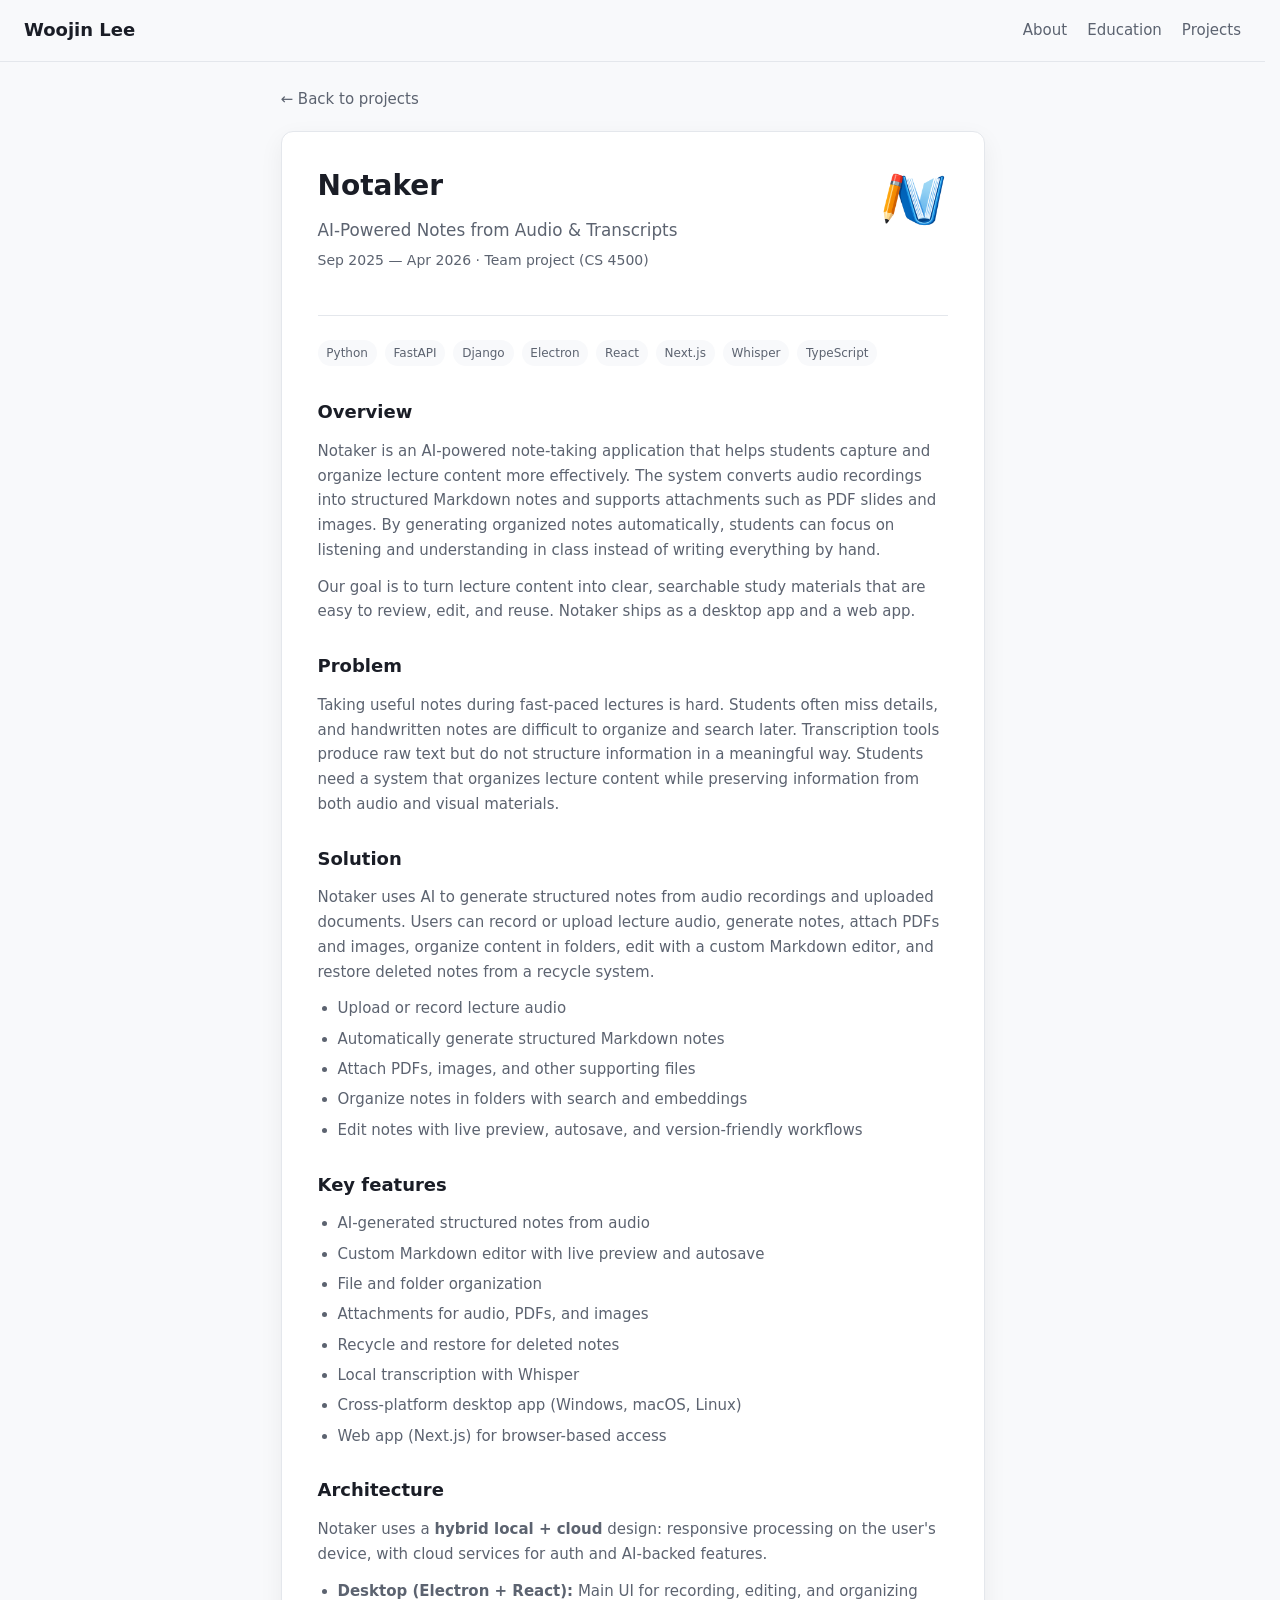
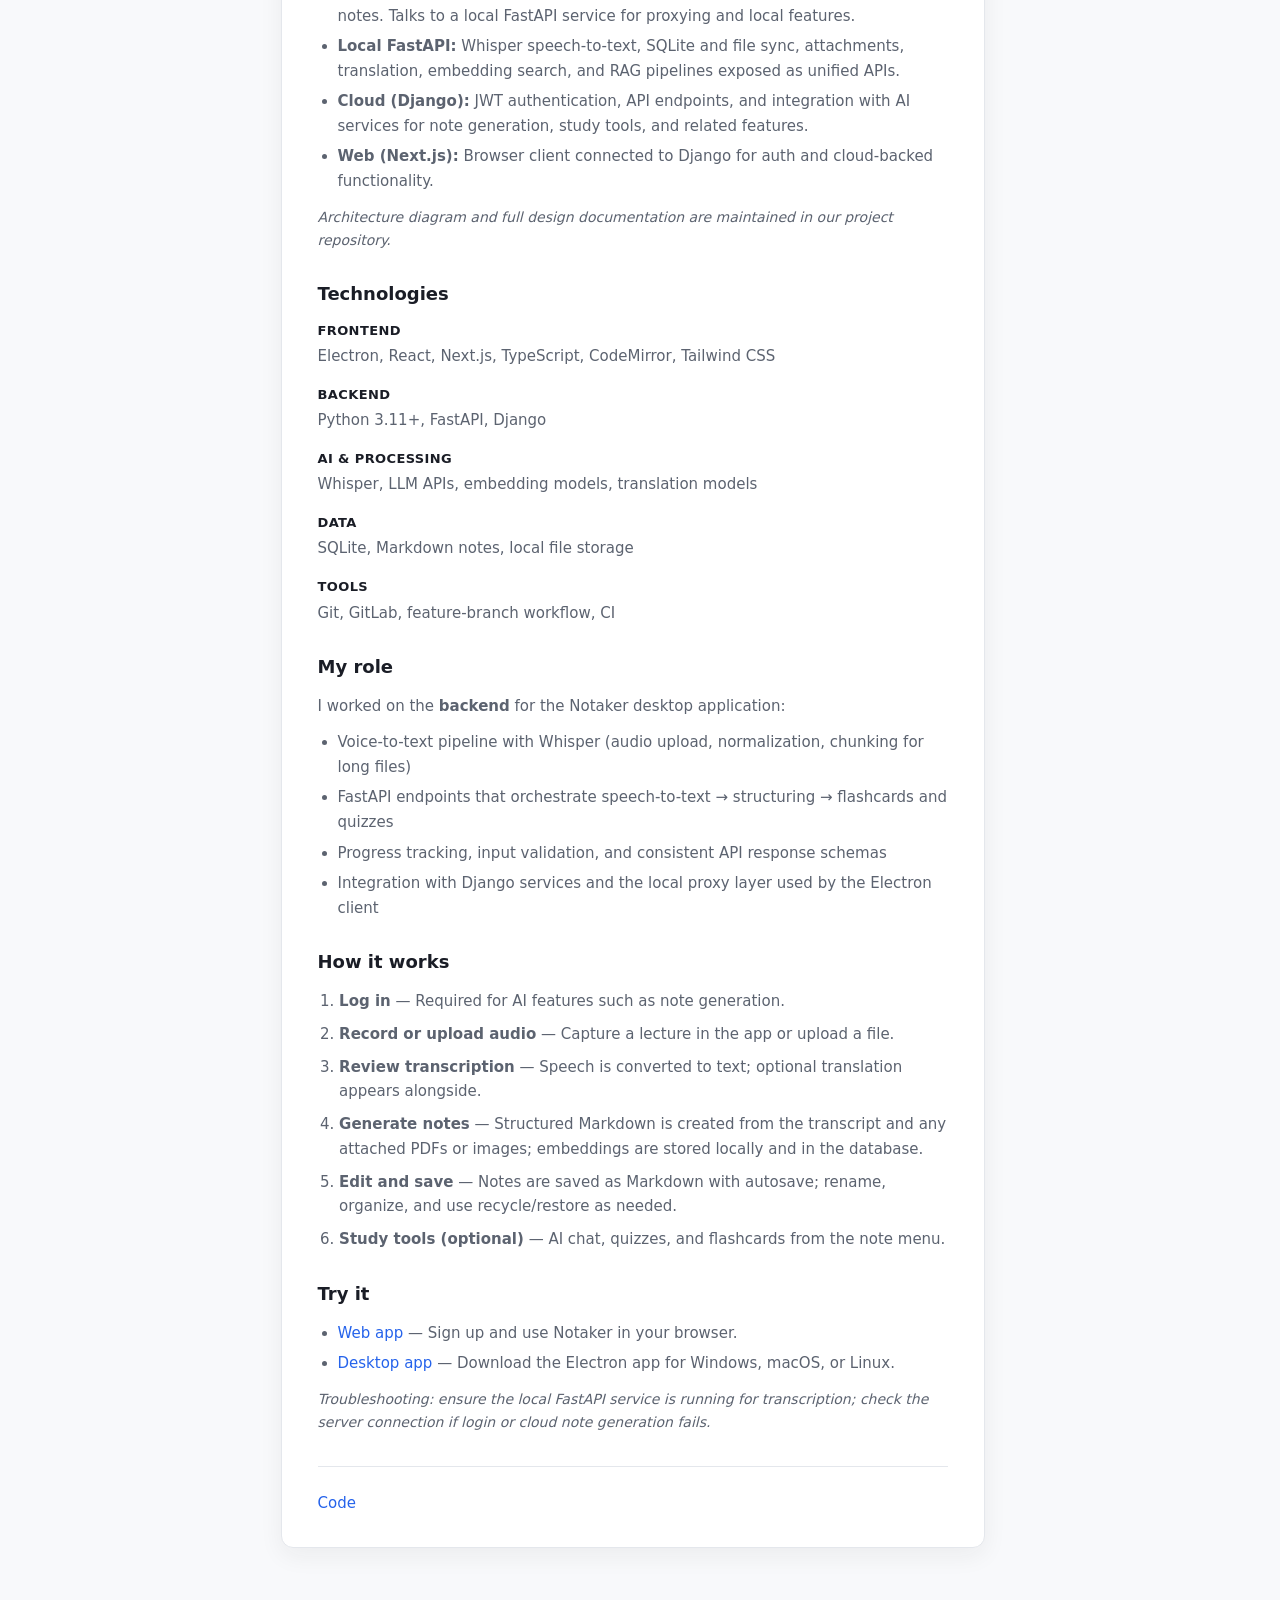
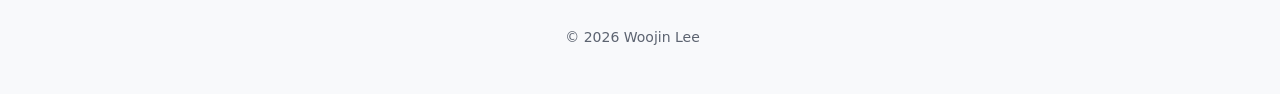
==== commit 3d89d929: "change the notaker project page" ====
--- a/projects/notaker.html
+++ b/projects/notaker.html
@@ -9,15 +9,18 @@
 </head>
 <body>
   <header class="site-header">
-    <a class="site-name" href="../index.html">Woojin Lee</a>
-    <nav class="site-nav" aria-label="Main">
-      <a href="../index.html#about">About</a>
-      <a href="../index.html#education">Education</a>
-      <a href="../index.html#projects">Projects</a>
-    </nav>
+    <div class="site-header-inner">
+      <a class="site-name" href="../index.html">Woojin Lee</a>
+      <nav class="site-nav" aria-label="Main">
+        <a href="../index.html#about">About</a>
+        <a href="../index.html#education">Education</a>
+        <a href="../index.html#projects">Projects</a>
+      </nav>
+    </div>
   </header>
 
-  <main class="project-page">
+  <main class="project-page-shell">
+    <div class="project-page">
     <a class="back-link" href="../index.html#projects">← Back to projects</a>
 
     <article class="project-page-card">
@@ -195,6 +198,7 @@
         <a href="https://github.com/UUjL" target="_blank" rel="noopener noreferrer">Code</a>
       </div>
     </article>
+    </div>
   </main>
 
   <footer class="site-footer">
--- a/styles.css
+++ b/styles.css
@@ -65,14 +65,23 @@
   position: sticky;
   top: 0;
   z-index: 10;
+  padding: 1rem 0;
+  background: rgba(248, 249, 251, 0.9);
+  backdrop-filter: blur(8px);
+  border-bottom: 1px solid var(--border);
+}
+
+.site-header-inner {
   display: flex;
   align-items: center;
   justify-content: space-between;
   gap: 1rem;
-  padding: 1rem 1.5rem;
-  background: rgba(248, 249, 251, 0.9);
-  backdrop-filter: blur(8px);
-  border-bottom: 1px solid var(--border);
+  flex-wrap: wrap;
+  width: 100%;
+  max-width: var(--max-width);
+  margin: 0 auto;
+  padding: 0 1.5rem;
+  box-sizing: border-box;
 }
 
 .site-name {
@@ -397,10 +406,20 @@
 }
 
 /* Project detail pages */
-.project-page {
-  max-width: 800px;
+.project-page-shell {
+  width: 100%;
+  max-width: var(--max-width);
   margin: 0 auto;
   padding: 1.5rem 1.5rem 4rem;
+  box-sizing: border-box;
+}
+
+.project-page {
+  width: 100%;
+  max-width: 44rem;
+  margin: 0 auto;
+  padding: 0;
+  box-sizing: border-box;
 }
 
 .project-page-card {
@@ -636,7 +655,7 @@
     width: 100%;
   }
 
-  .site-header {
+  .site-header-inner {
     flex-direction: column;
     align-items: flex-start;
   }
@@ -652,7 +671,7 @@
     font-size: 0.875rem;
   }
 
-  .project-page {
+  .project-page-shell {
     padding: 1rem 1rem 2.5rem;
   }
 
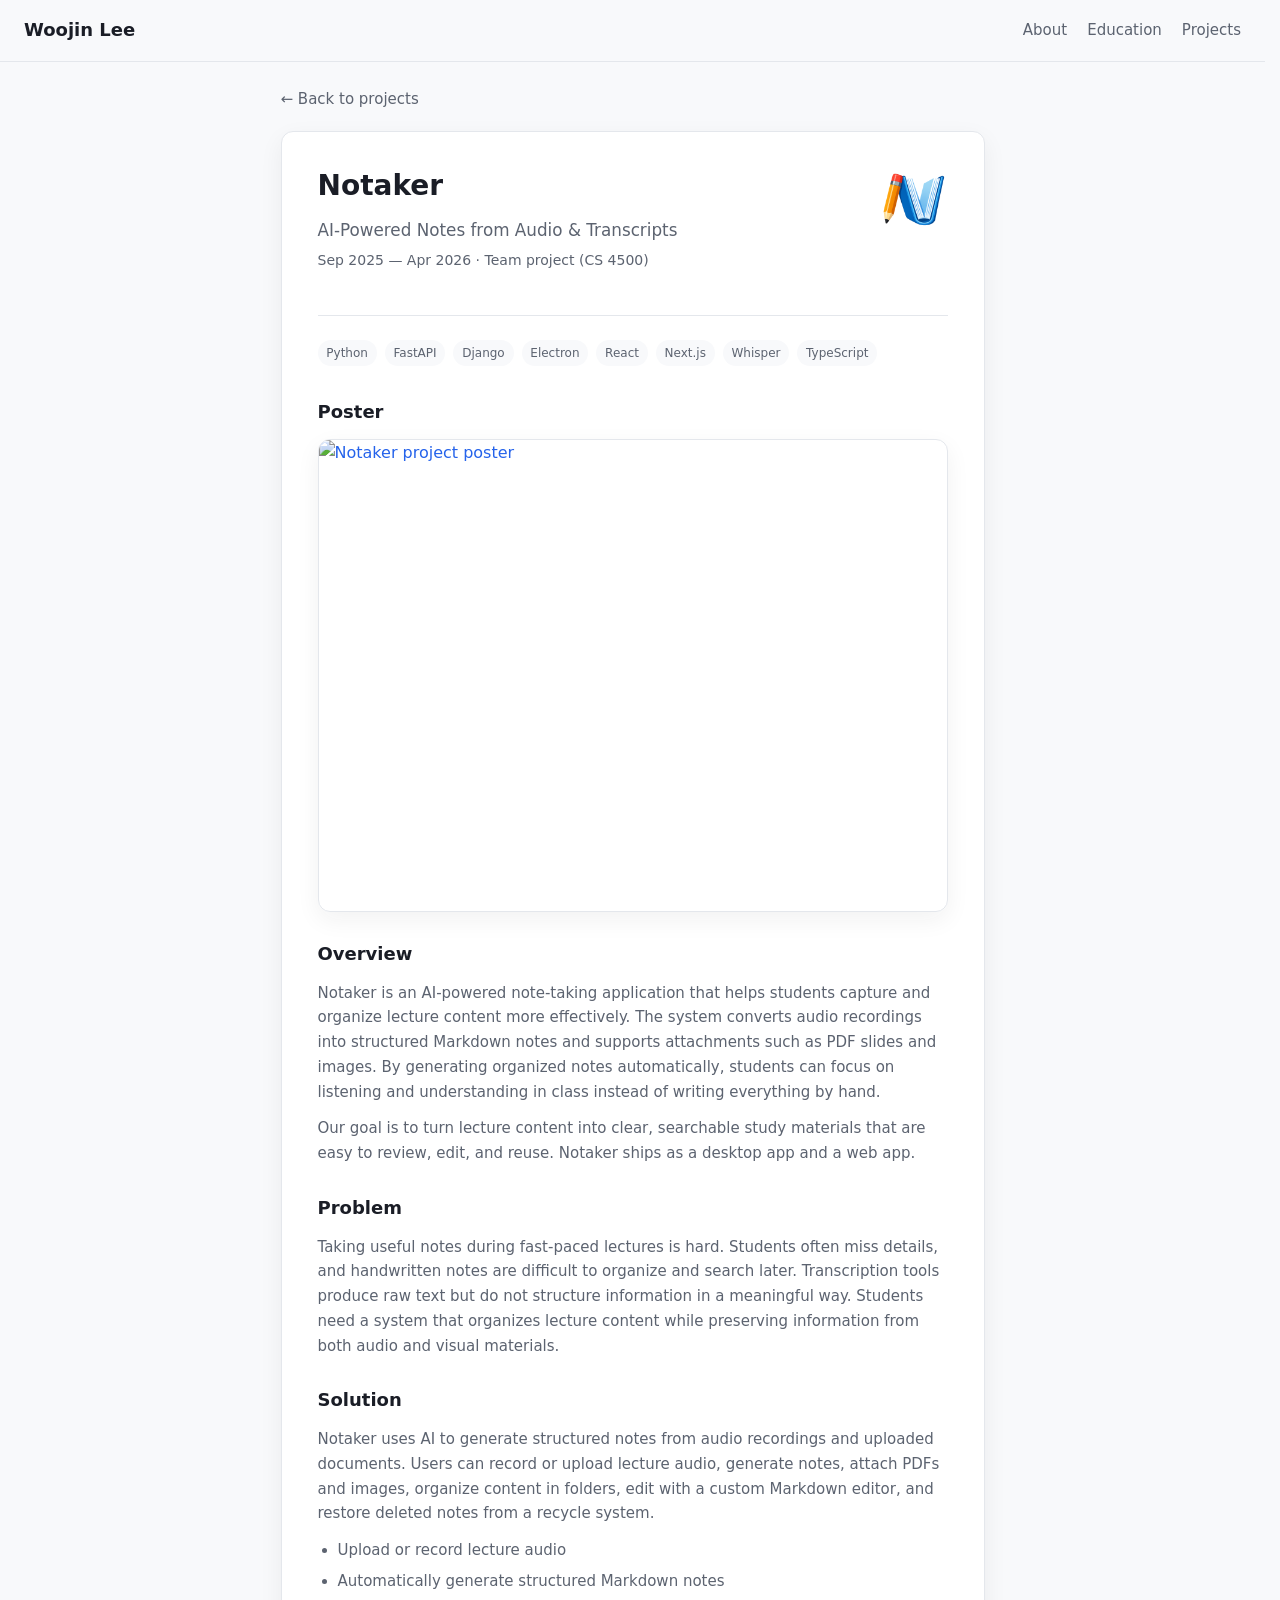
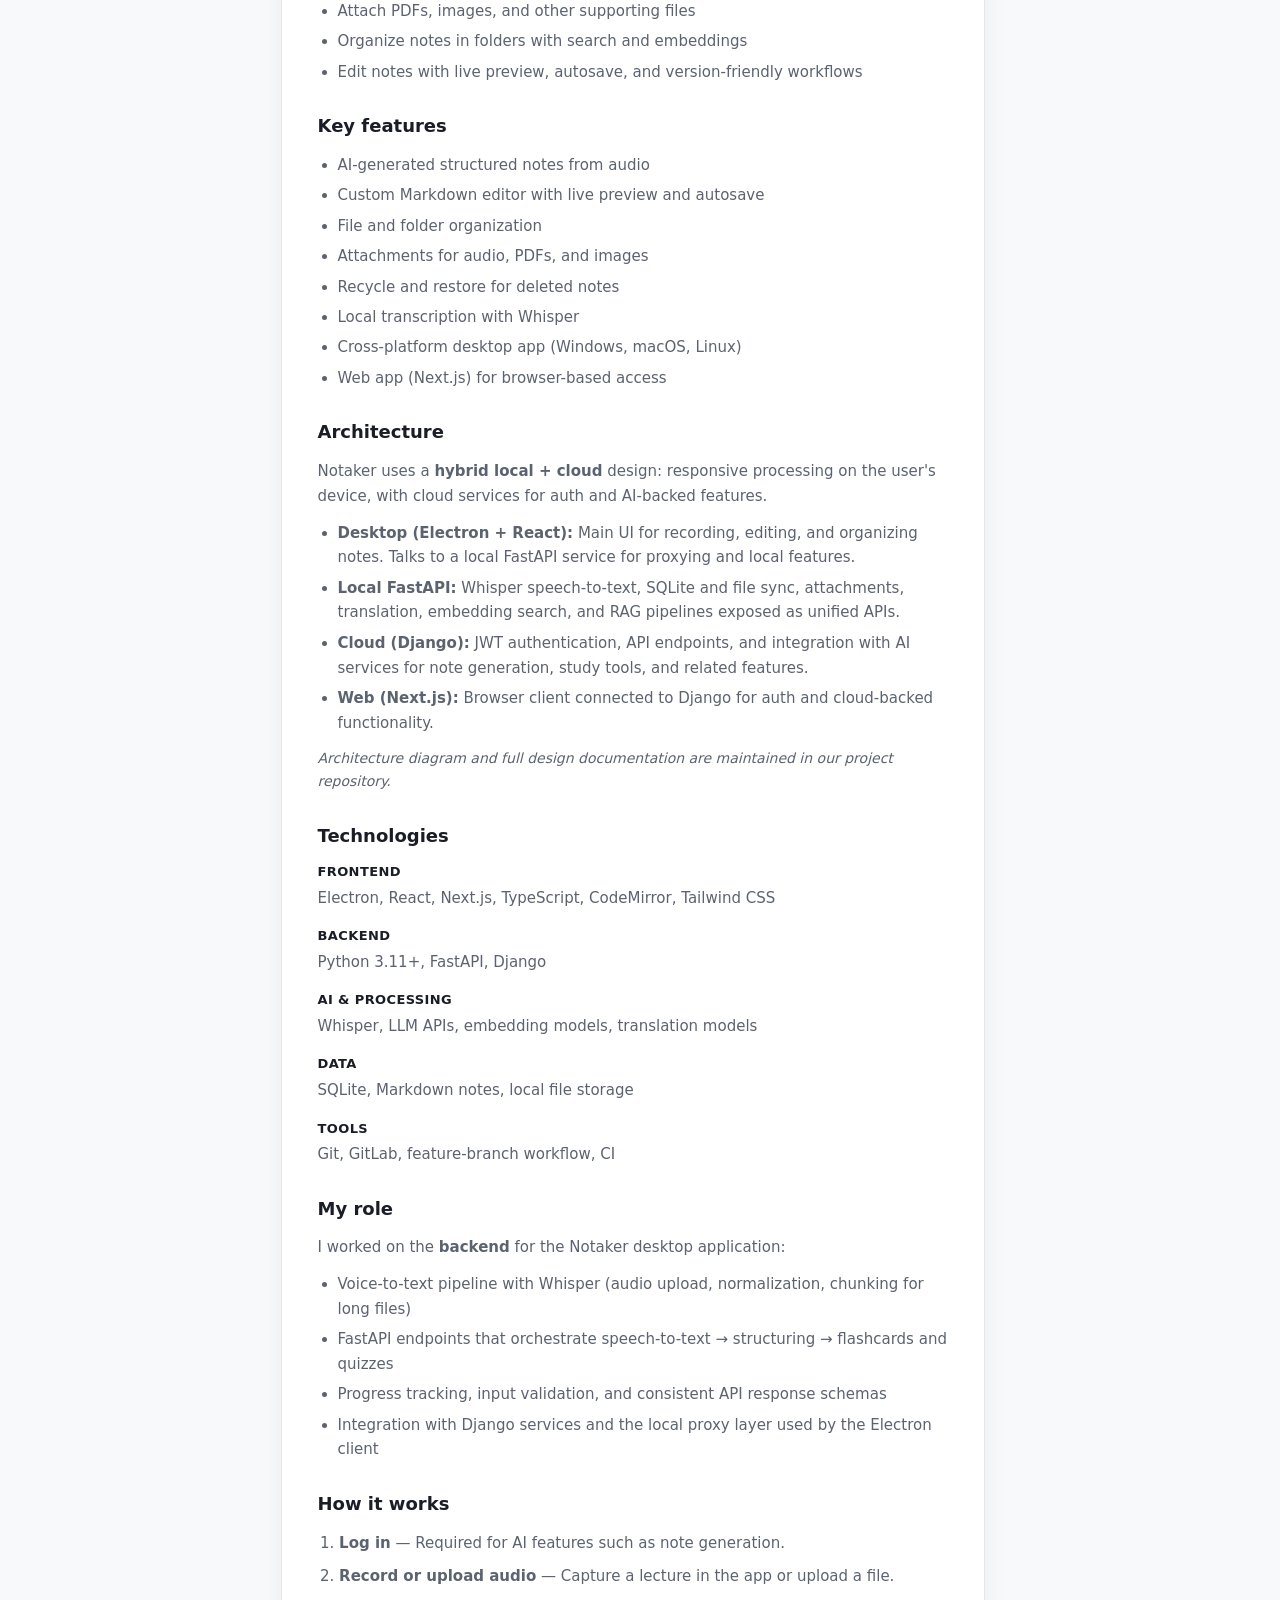
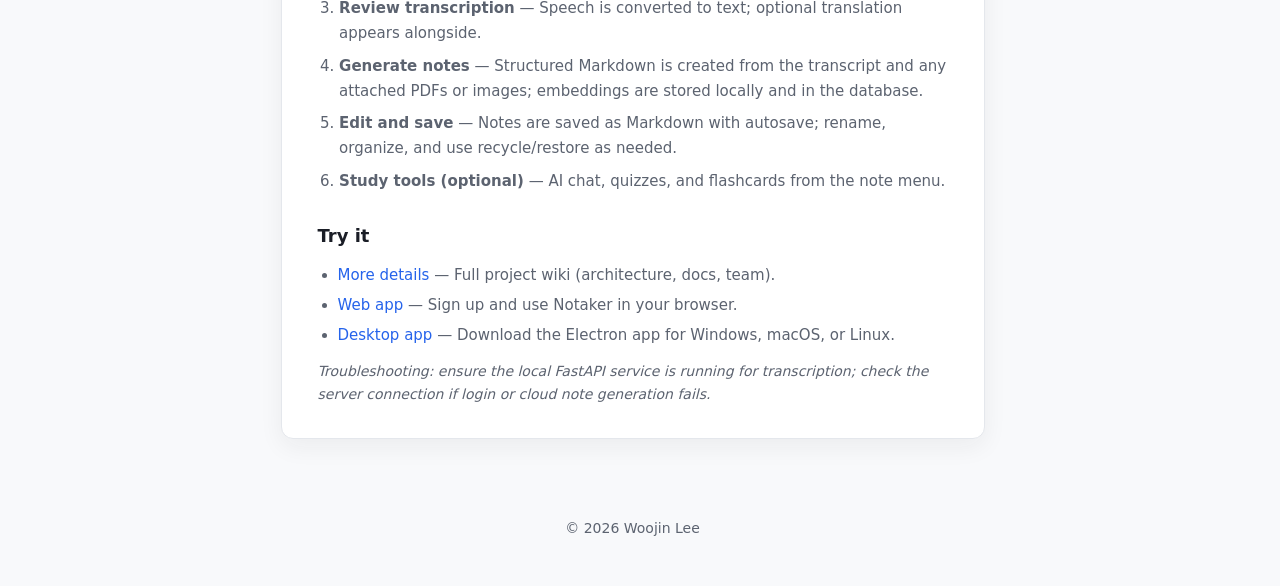
==== commit f4c59d95: "Add more links on notaker project page" ====
--- a/projects/notaker.html
+++ b/projects/notaker.html
@@ -50,6 +50,20 @@
         <span>TypeScript</span>
       </div>
 
+      <section class="project-page-section" id="poster">
+        <h2>Poster</h2>
+        <figure class="project-poster">
+          <a href="../assets/notaker/NoTaker poster.jpeg" target="_blank" rel="noopener noreferrer">
+            <img
+              src="../assets/notaker/NoTaker poster.jpeg"
+              alt="Notaker project poster"
+              width="800"
+              height="600"
+            >
+          </a>
+        </figure>
+      </section>
+
       <section class="project-page-section">
         <h2>Overview</h2>
         <p>
@@ -180,6 +194,10 @@
         <h2>Try it</h2>
         <ul>
           <li>
+            <a href="https://capstone.cs.utah.edu/groups/notaker/-/wikis/home" target="_blank" rel="noopener noreferrer">More details</a>
+            — Full project wiki (architecture, docs, team).
+          </li>
+          <li>
             <a href="https://www.notaker.app" target="_blank" rel="noopener noreferrer">Web app</a>
             — Sign up and use Notaker in your browser.
           </li>
@@ -194,9 +212,6 @@
         </p>
       </section>
 
-      <div class="project-page-actions">
-        <a href="https://github.com/UUjL" target="_blank" rel="noopener noreferrer">Code</a>
-      </div>
     </article>
     </div>
   </main>
--- a/styles.css
+++ b/styles.css
@@ -590,6 +590,30 @@
   font-weight: 500;
 }
 
+.project-poster {
+  margin: 0;
+}
+
+.project-poster img {
+  width: 100%;
+  max-width: 100%;
+  height: auto;
+  border: 1px solid var(--border);
+  border-radius: var(--radius);
+  box-shadow: var(--shadow);
+}
+
+.project-poster img:hover {
+  opacity: 0.92;
+}
+
+.project-poster figcaption {
+  margin-top: 0.75rem;
+  font-size: 0.875rem;
+  color: var(--muted);
+  text-align: center;
+}
+
 .project-page-actions {
   display: flex;
   flex-wrap: wrap;
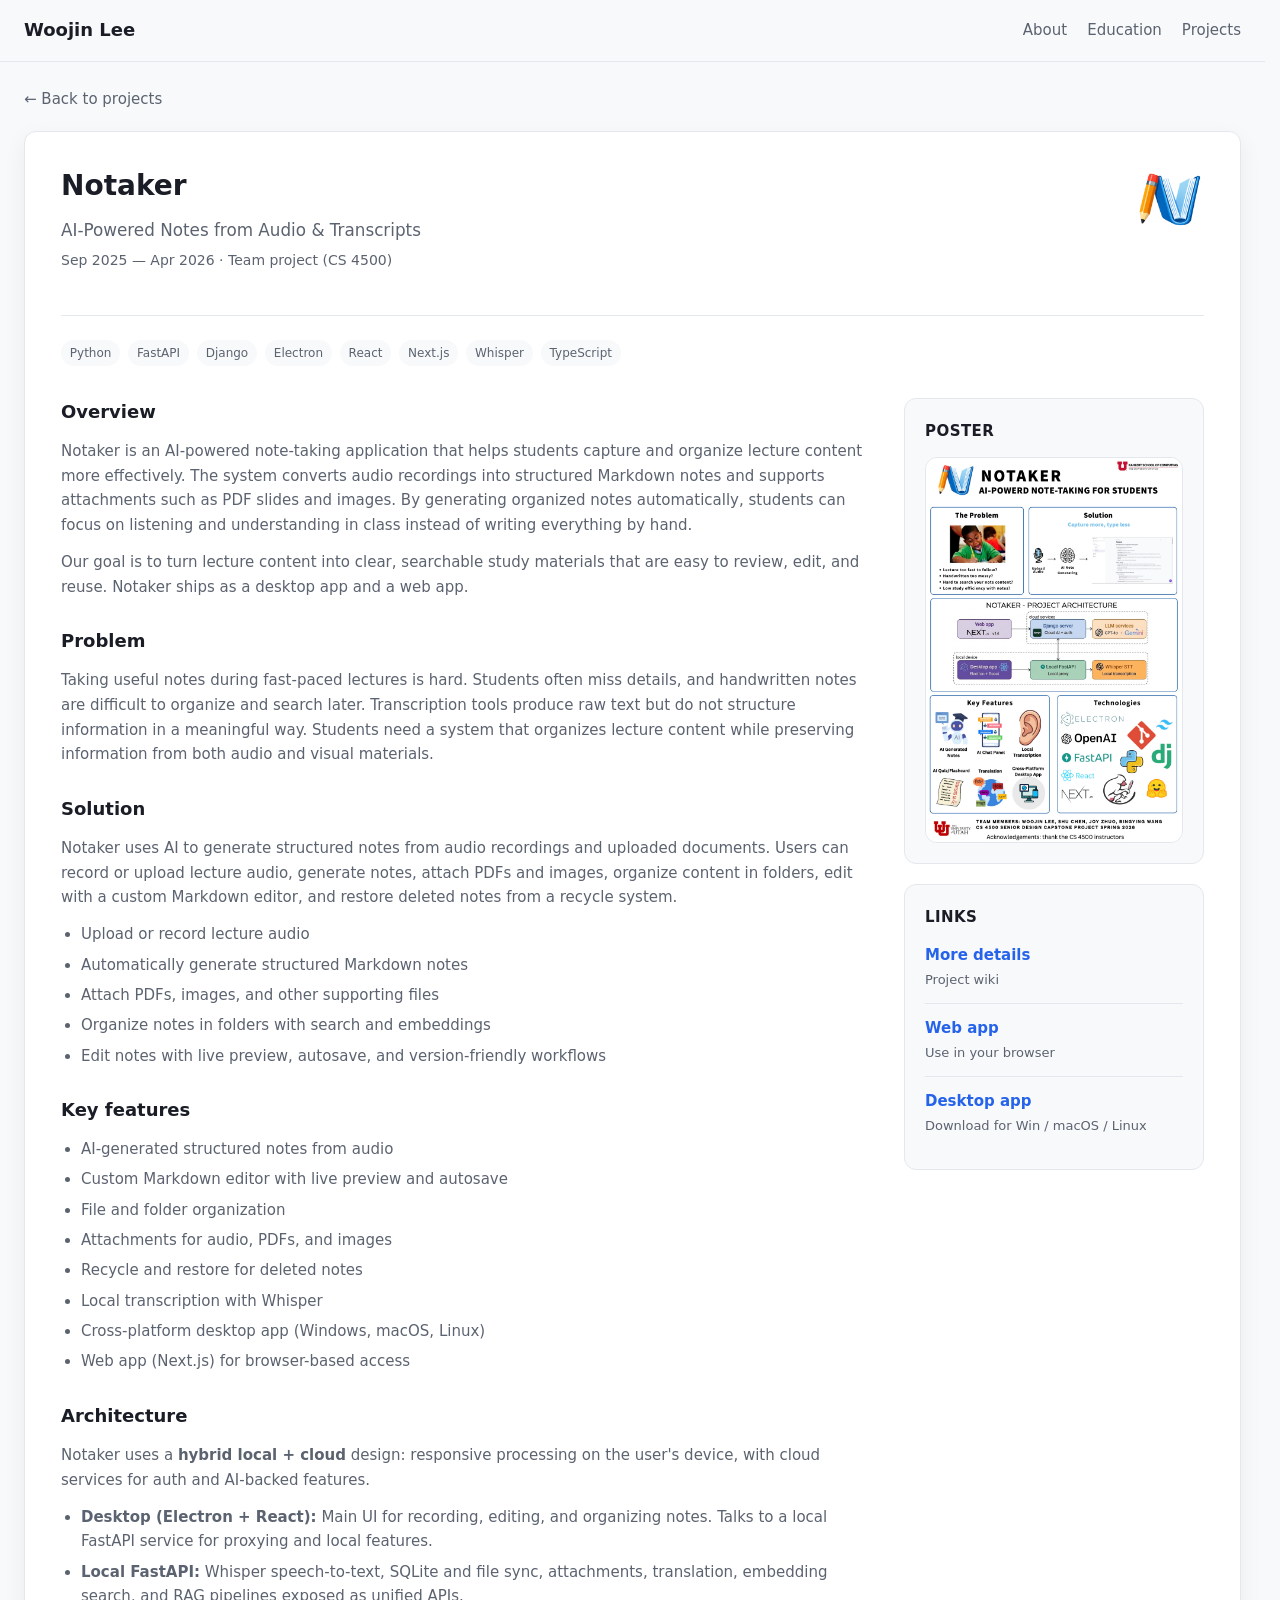
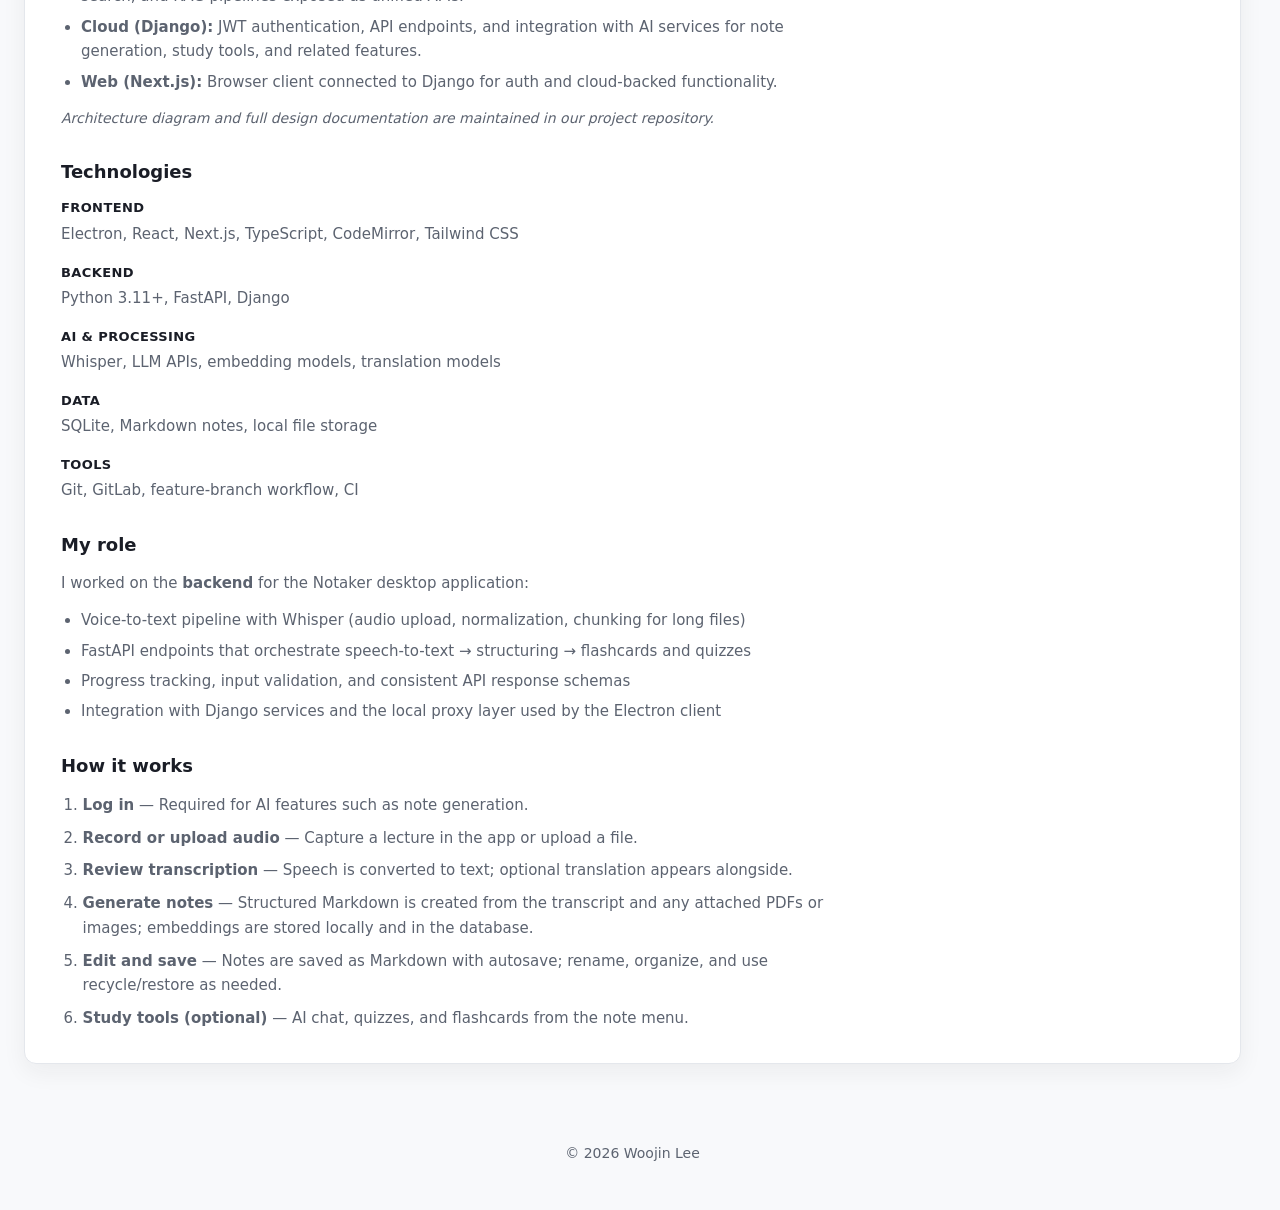
==== commit 296aa4f4: "relocate the notaker project and reload the poster" ====
--- a/projects/notaker.html
+++ b/projects/notaker.html
@@ -50,20 +50,8 @@
         <span>TypeScript</span>
       </div>
 
-      <section class="project-page-section" id="poster">
-        <h2>Poster</h2>
-        <figure class="project-poster">
-          <a href="../assets/notaker/NoTaker poster.jpeg" target="_blank" rel="noopener noreferrer">
-            <img
-              src="../assets/notaker/NoTaker poster.jpeg"
-              alt="Notaker project poster"
-              width="800"
-              height="600"
-            >
-          </a>
-        </figure>
-      </section>
-
+      <div class="project-page-layout">
+        <div class="project-page-main">
       <section class="project-page-section">
         <h2>Overview</h2>
         <p>
@@ -189,29 +177,42 @@
           <li><strong>Study tools (optional)</strong> — AI chat, quizzes, and flashcards from the note menu.</li>
         </ol>
       </section>
-
-      <section class="project-page-section">
-        <h2>Try it</h2>
-        <ul>
-          <li>
-            <a href="https://capstone.cs.utah.edu/groups/notaker/-/wikis/home" target="_blank" rel="noopener noreferrer">More details</a>
-            — Full project wiki (architecture, docs, team).
-          </li>
-          <li>
-            <a href="https://www.notaker.app" target="_blank" rel="noopener noreferrer">Web app</a>
-            — Sign up and use Notaker in your browser.
-          </li>
-          <li>
-            <a href="https://www.swisstransfer.com/d/8a3e3a07-4e71-4b82-9968-bb84c599a137" target="_blank" rel="noopener noreferrer">Desktop app</a>
-            — Download the Electron app for Windows, macOS, or Linux.
-          </li>
-        </ul>
-        <p class="project-page-note">
-          Troubleshooting: ensure the local FastAPI service is running for transcription; check the
-          server connection if login or cloud note generation fails.
-        </p>
-      </section>
-
+        </div>
+
+        <aside class="project-page-aside" aria-label="Poster and links">
+          <section class="project-aside-block" id="poster">
+            <h2>Poster</h2>
+            <figure class="project-poster">
+              <a href="../assets/images/notaker-poster.jpg" target="_blank" rel="noopener noreferrer">
+                <img
+                  src="../assets/images/notaker-poster.jpg"
+                  alt="Notaker project poster"
+                  width="400"
+                  height="600"
+                >
+              </a>
+            </figure>
+          </section>
+
+          <section class="project-aside-block">
+            <h2>Links</h2>
+            <ul class="project-aside-links">
+              <li>
+                <a href="https://capstone.cs.utah.edu/groups/notaker/-/wikis/home" target="_blank" rel="noopener noreferrer">More details</a>
+                <span>Project wiki</span>
+              </li>
+              <li>
+                <a href="https://www.notaker.app" target="_blank" rel="noopener noreferrer">Web app</a>
+                <span>Use in your browser</span>
+              </li>
+              <li>
+                <a href="https://www.swisstransfer.com/d/8a3e3a07-4e71-4b82-9968-bb84c599a137" target="_blank" rel="noopener noreferrer">Desktop app</a>
+                <span>Download for Win / macOS / Linux</span>
+              </li>
+            </ul>
+          </section>
+        </aside>
+      </div>
     </article>
     </div>
   </main>
@@ -219,5 +220,23 @@
   <footer class="site-footer">
     <p>© 2026 Woojin Lee</p>
   </footer>
+
+  <script>
+    (function () {
+      var header = document.querySelector(".site-header");
+      if (!header) return;
+      function setHeaderOffset() {
+        document.documentElement.style.setProperty(
+          "--header-height",
+          header.offsetHeight + "px"
+        );
+      }
+      setHeaderOffset();
+      window.addEventListener("resize", setHeaderOffset);
+      if (document.fonts && document.fonts.ready) {
+        document.fonts.ready.then(setHeaderOffset);
+      }
+    })();
+  </script>
 </body>
 </html>
--- a/styles.css
+++ b/styles.css
@@ -416,10 +416,85 @@
 
 .project-page {
   width: 100%;
-  max-width: 44rem;
-  margin: 0 auto;
+  max-width: none;
+  margin: 0;
   padding: 0;
   box-sizing: border-box;
+}
+
+.project-page-layout {
+  display: grid;
+  grid-template-columns: minmax(0, 1fr) minmax(240px, 300px);
+  gap: 2rem 2.5rem;
+  align-items: start;
+}
+
+.project-page-main {
+  min-width: 0;
+}
+
+.project-page-aside {
+  position: sticky;
+  top: calc(var(--header-height, 4rem) + 1.25rem);
+  display: flex;
+  flex-direction: column;
+  gap: 1.25rem;
+}
+
+.project-aside-block {
+  padding: 1.25rem;
+  background: var(--bg);
+  border: 1px solid var(--border);
+  border-radius: var(--radius);
+}
+
+.project-aside-block h2 {
+  font-size: 0.9375rem;
+  font-weight: 600;
+  margin: 0 0 0.875rem;
+  color: var(--text);
+  text-transform: uppercase;
+  letter-spacing: 0.03em;
+}
+
+.project-aside-links {
+  list-style: none;
+  margin: 0;
+  padding: 0;
+}
+
+.project-aside-links li {
+  padding: 0.75rem 0;
+  border-top: 1px solid var(--border);
+}
+
+.project-aside-links li:first-child {
+  padding-top: 0;
+  border-top: none;
+}
+
+.project-aside-links a {
+  display: block;
+  font-weight: 600;
+  font-size: 0.9375rem;
+  color: var(--accent);
+  text-decoration: none;
+}
+
+.project-aside-links a:hover {
+  text-decoration: underline;
+}
+
+.project-aside-links span {
+  display: block;
+  margin-top: 0.2rem;
+  font-size: 0.8125rem;
+  color: var(--muted);
+  font-weight: 400;
+}
+
+.project-page-aside .project-poster img {
+  box-shadow: none;
 }
 
 .project-page-card {
@@ -685,6 +760,23 @@
   }
 }
 
+@media (max-width: 960px) {
+  .project-page-layout {
+    grid-template-columns: 1fr;
+    gap: 1.5rem;
+  }
+
+  .project-page-aside {
+    position: static;
+    flex-direction: row;
+    flex-wrap: wrap;
+  }
+
+  .project-aside-block {
+    flex: 1 1 260px;
+  }
+}
+
 @media (max-width: 600px) {
   .portfolio-layout {
     padding: 1rem 1rem 2.5rem;
@@ -702,4 +794,8 @@
   .project-page-card {
     padding: 1.5rem 1.25rem;
   }
-}
+
+  .project-page-aside {
+    flex-direction: column;
+  }
+}
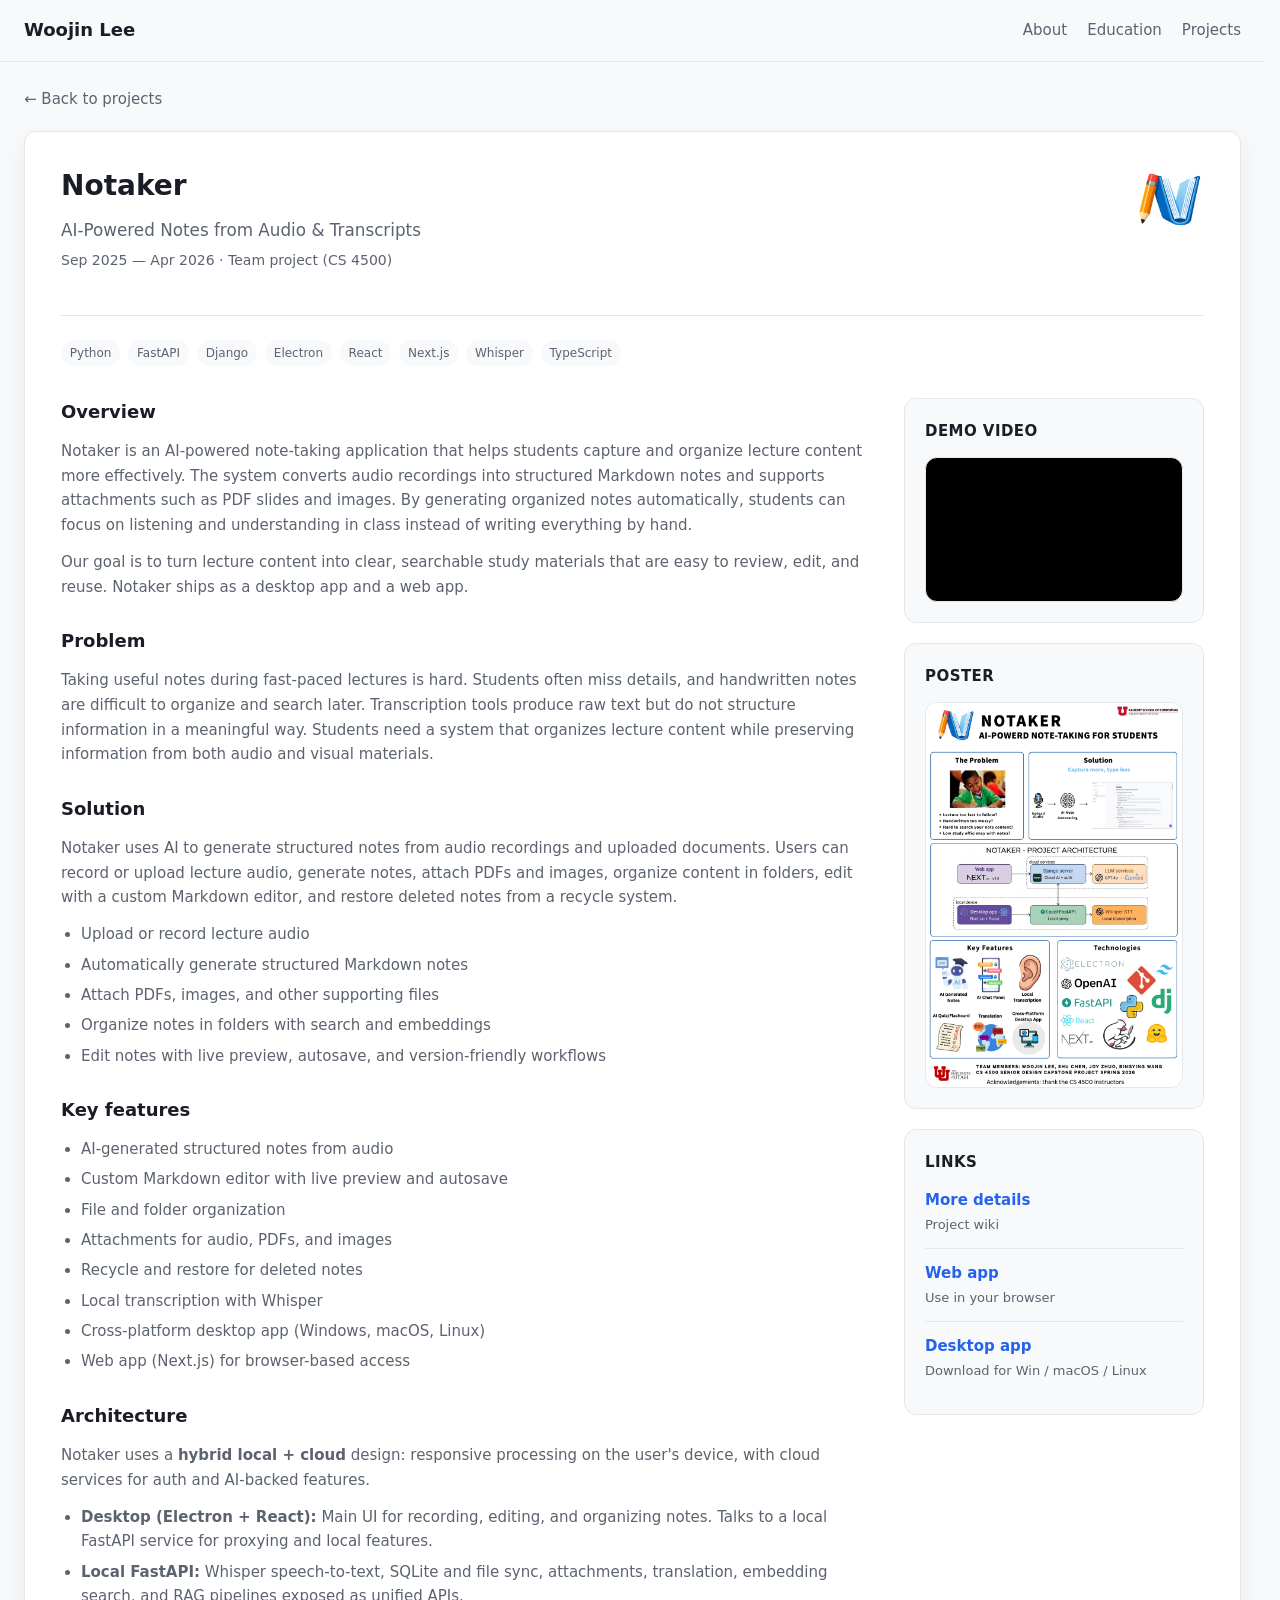
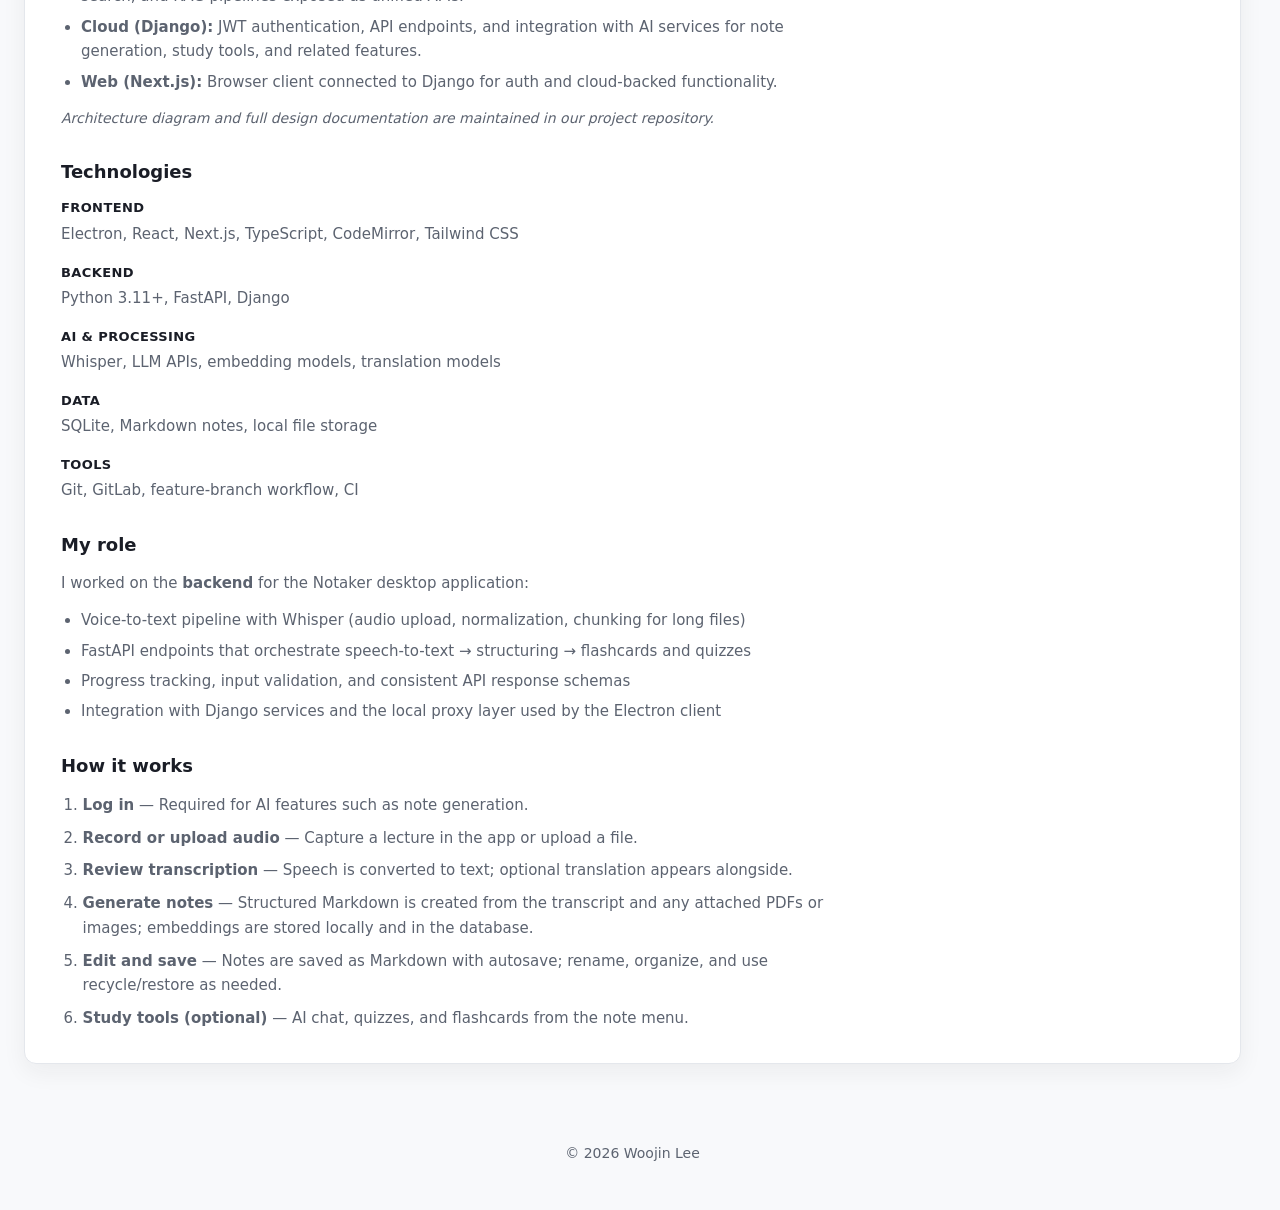
==== commit 7b1e9f88: "Add notaker demo video" ====
--- a/projects/notaker.html
+++ b/projects/notaker.html
@@ -179,7 +179,21 @@
       </section>
         </div>
 
-        <aside class="project-page-aside" aria-label="Poster and links">
+        <aside class="project-page-aside" aria-label="Demo video, poster, and links">
+          <section class="project-aside-block" id="demo">
+            <h2>Demo video</h2>
+            <div class="project-video-embed">
+              <iframe
+                src="https://www.youtube-nocookie.com/embed/dgSHR9XigNY"
+                title="Notaker demo video"
+                allow="accelerometer; autoplay; clipboard-write; encrypted-media; gyroscope; picture-in-picture; web-share"
+                allowfullscreen
+                loading="lazy"
+                referrerpolicy="strict-origin-when-cross-origin"
+              ></iframe>
+            </div>
+          </section>
+
           <section class="project-aside-block" id="poster">
             <h2>Poster</h2>
             <figure class="project-poster">
--- a/styles.css
+++ b/styles.css
@@ -434,8 +434,6 @@
 }
 
 .project-page-aside {
-  position: sticky;
-  top: calc(var(--header-height, 4rem) + 1.25rem);
   display: flex;
   flex-direction: column;
   gap: 1.25rem;
@@ -495,6 +493,24 @@
 
 .project-page-aside .project-poster img {
   box-shadow: none;
+}
+
+.project-video-embed {
+  position: relative;
+  width: 100%;
+  aspect-ratio: 16 / 9;
+  overflow: hidden;
+  border: 1px solid var(--border);
+  border-radius: var(--radius);
+  background: #000;
+}
+
+.project-video-embed iframe {
+  position: absolute;
+  inset: 0;
+  width: 100%;
+  height: 100%;
+  border: 0;
 }
 
 .project-page-card {
@@ -767,7 +783,6 @@
   }
 
   .project-page-aside {
-    position: static;
     flex-direction: row;
     flex-wrap: wrap;
   }
